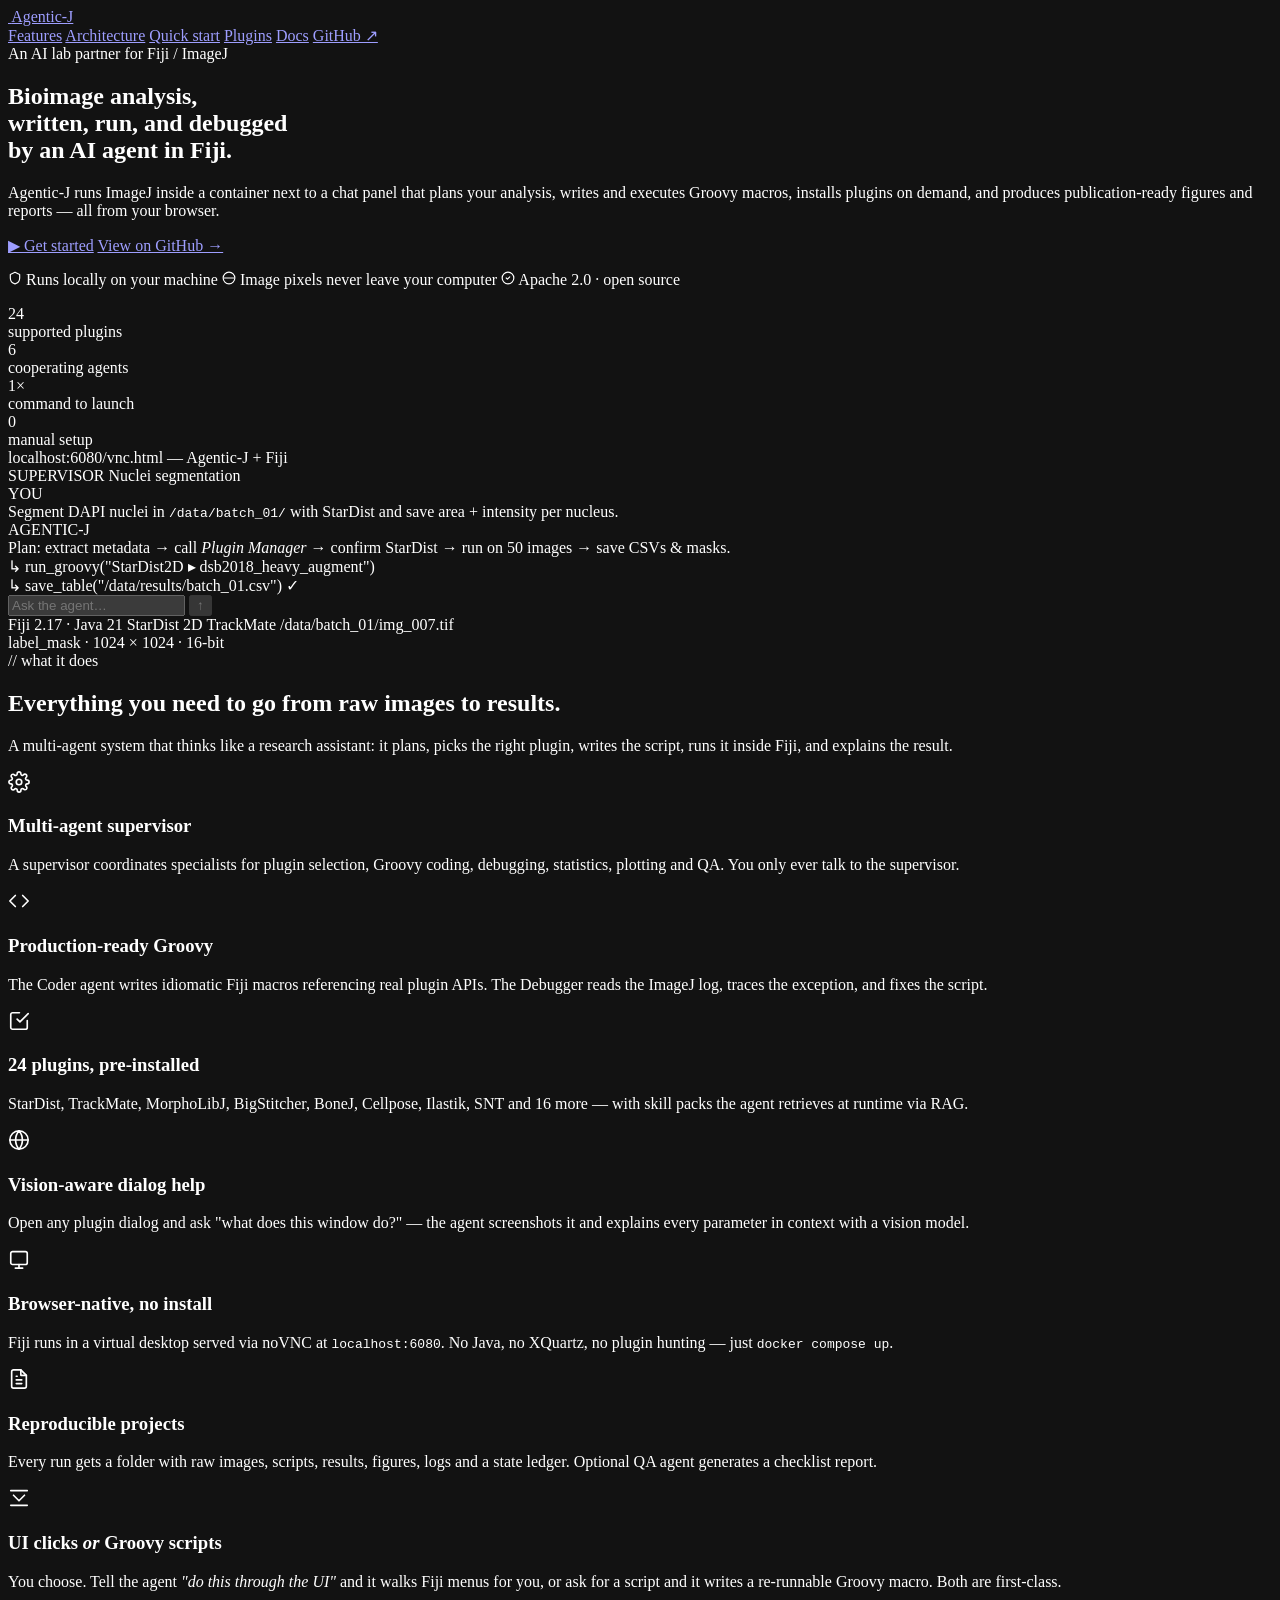
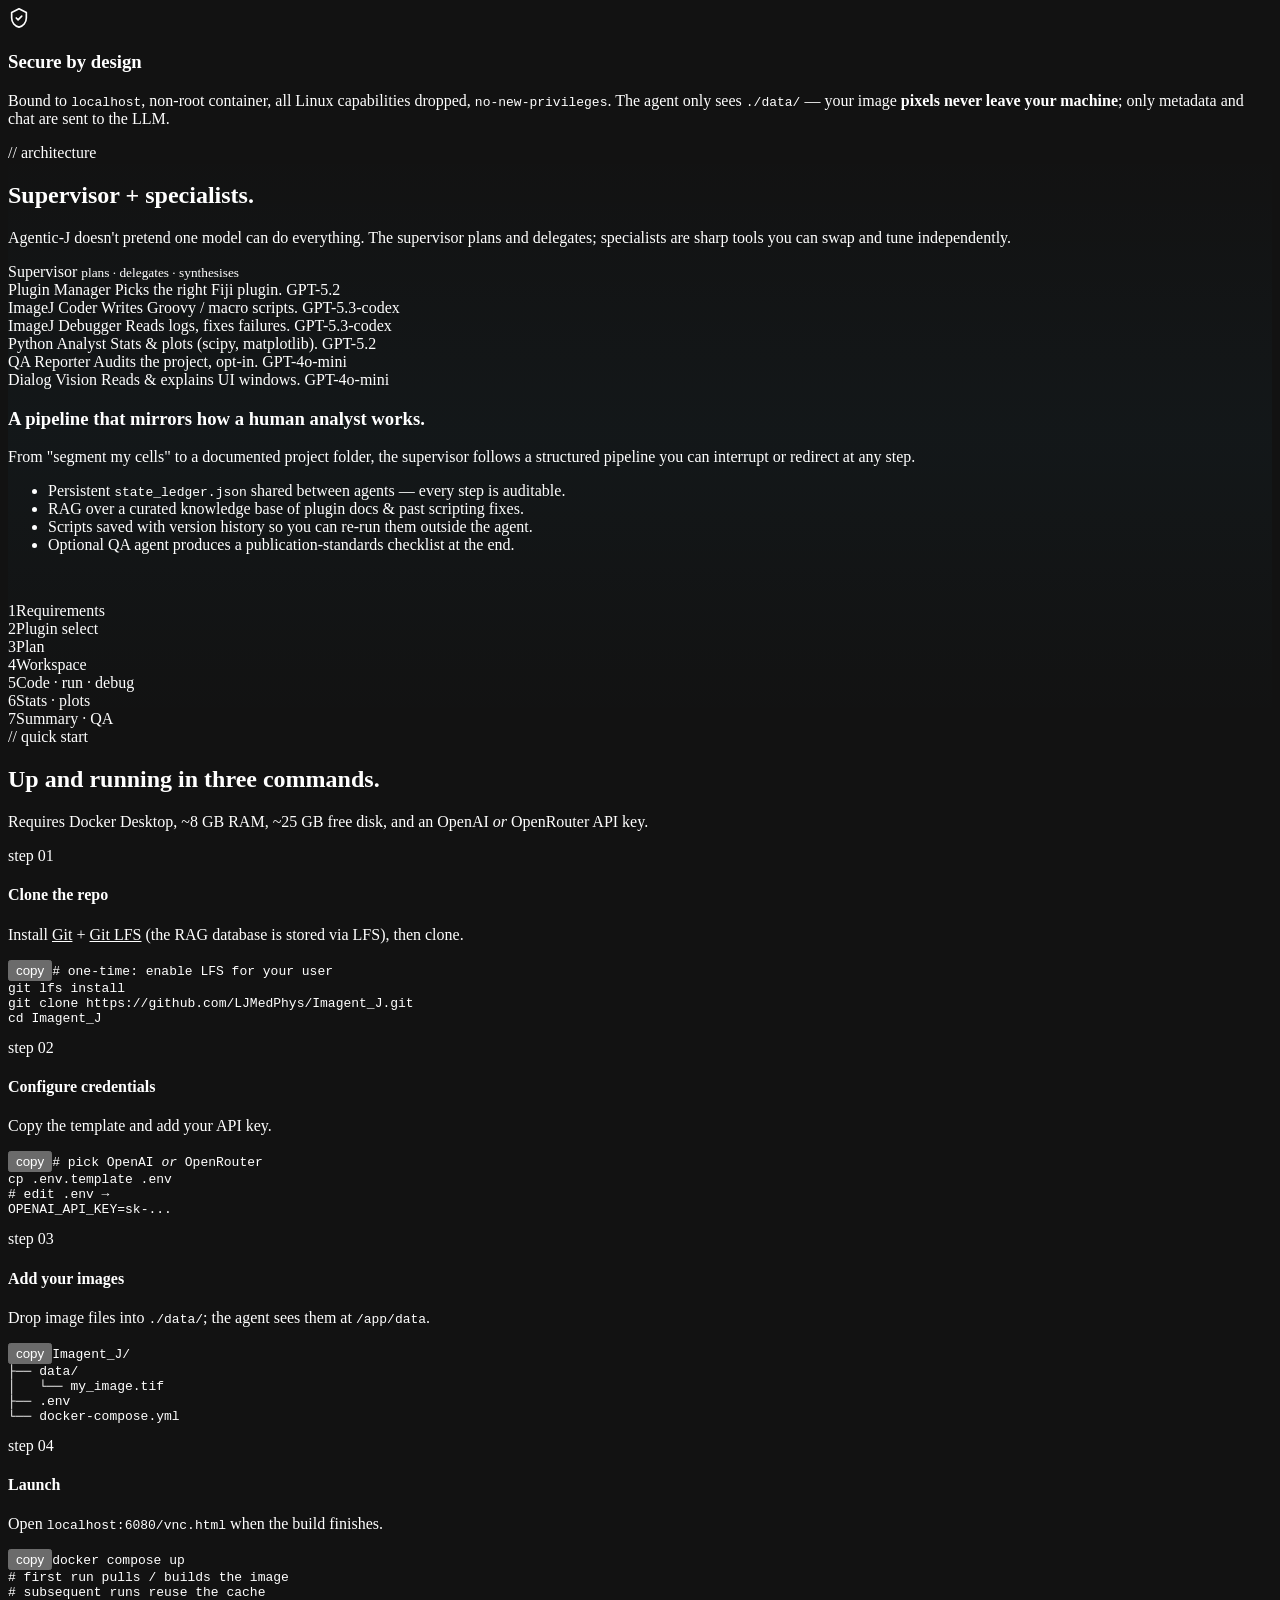
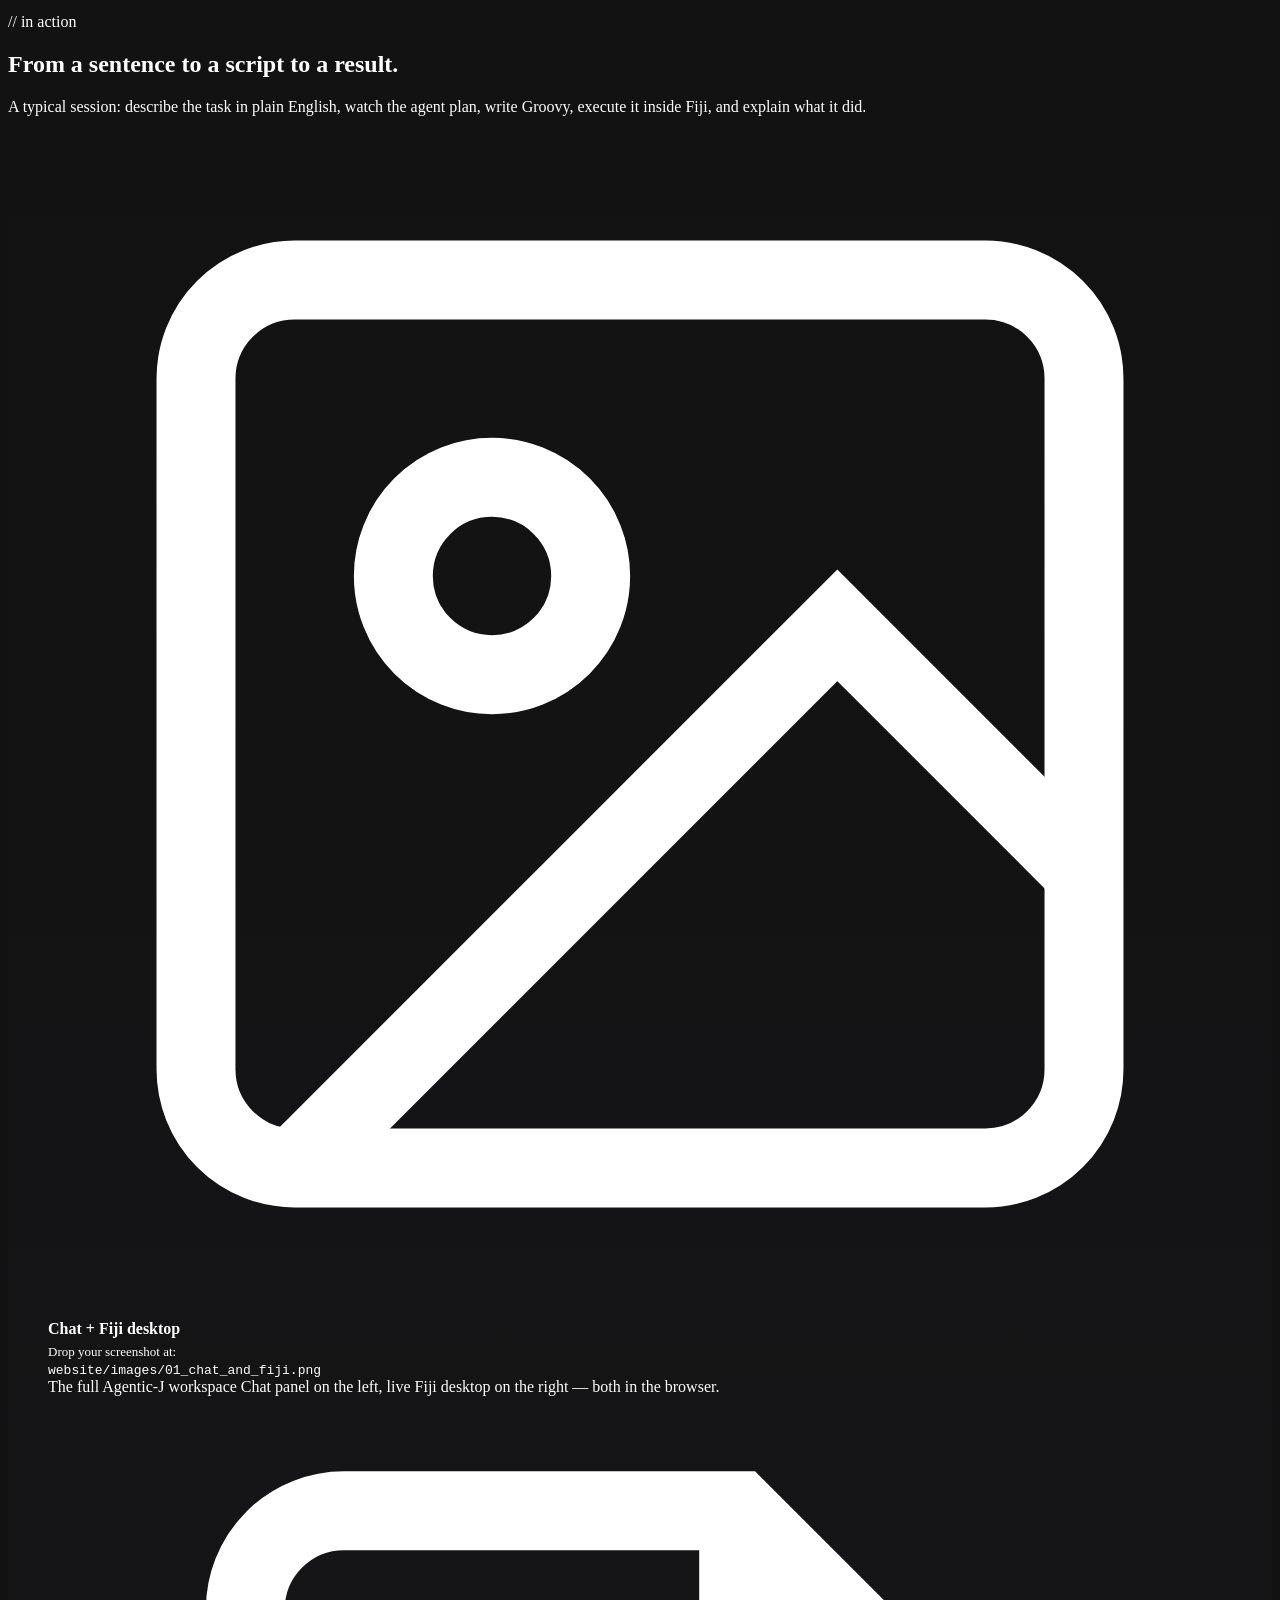
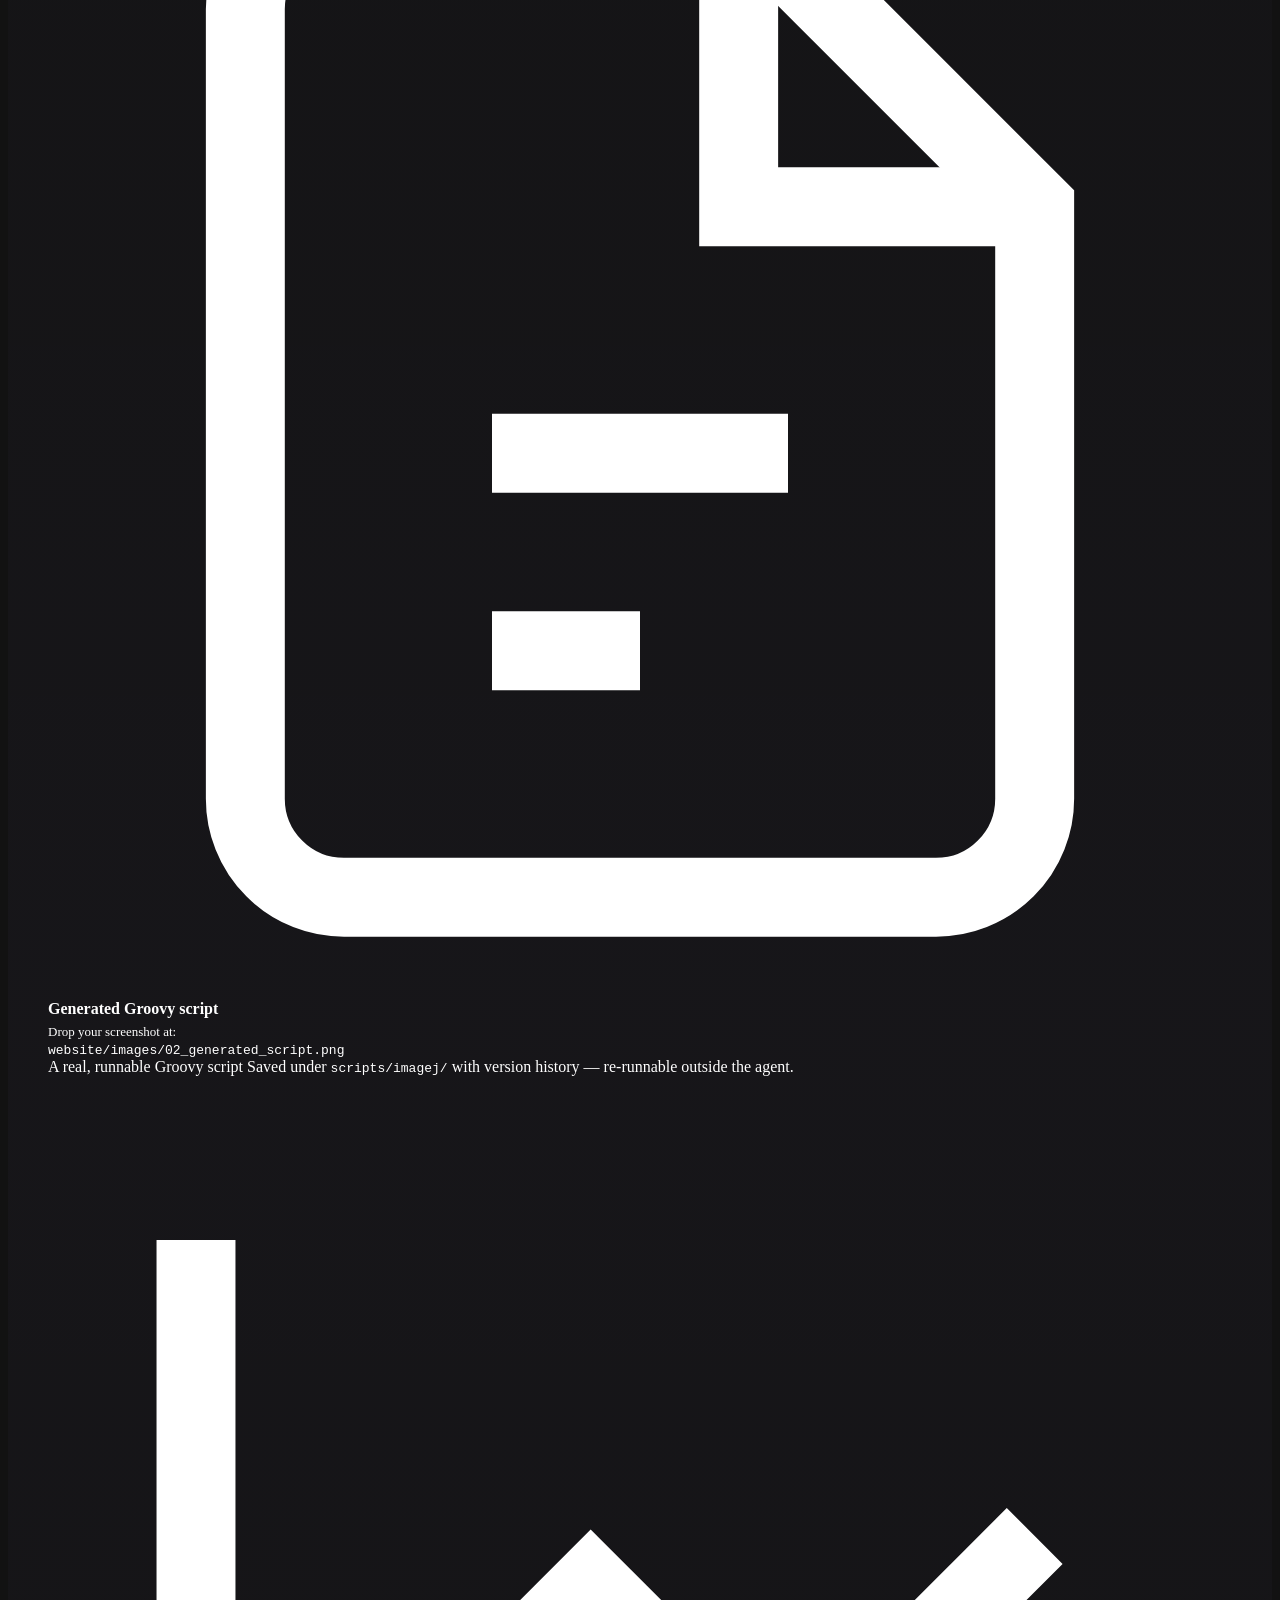
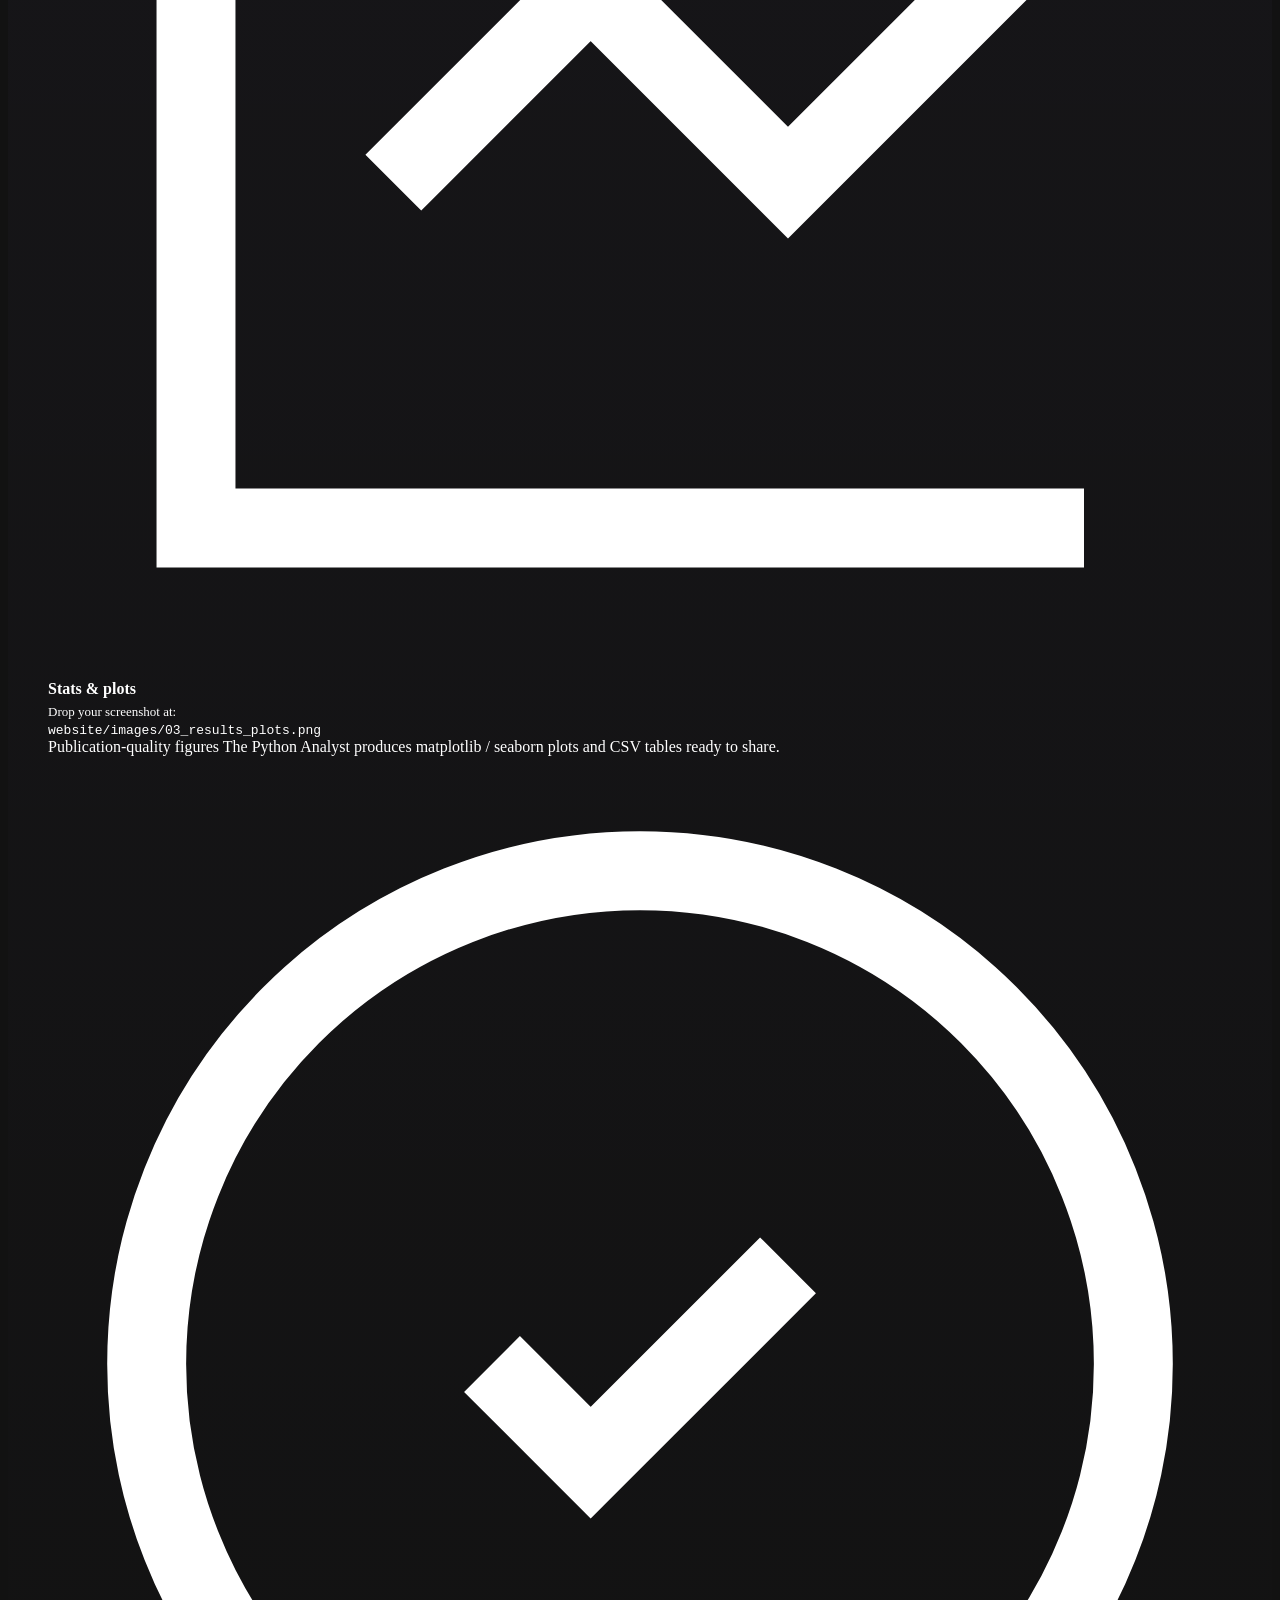
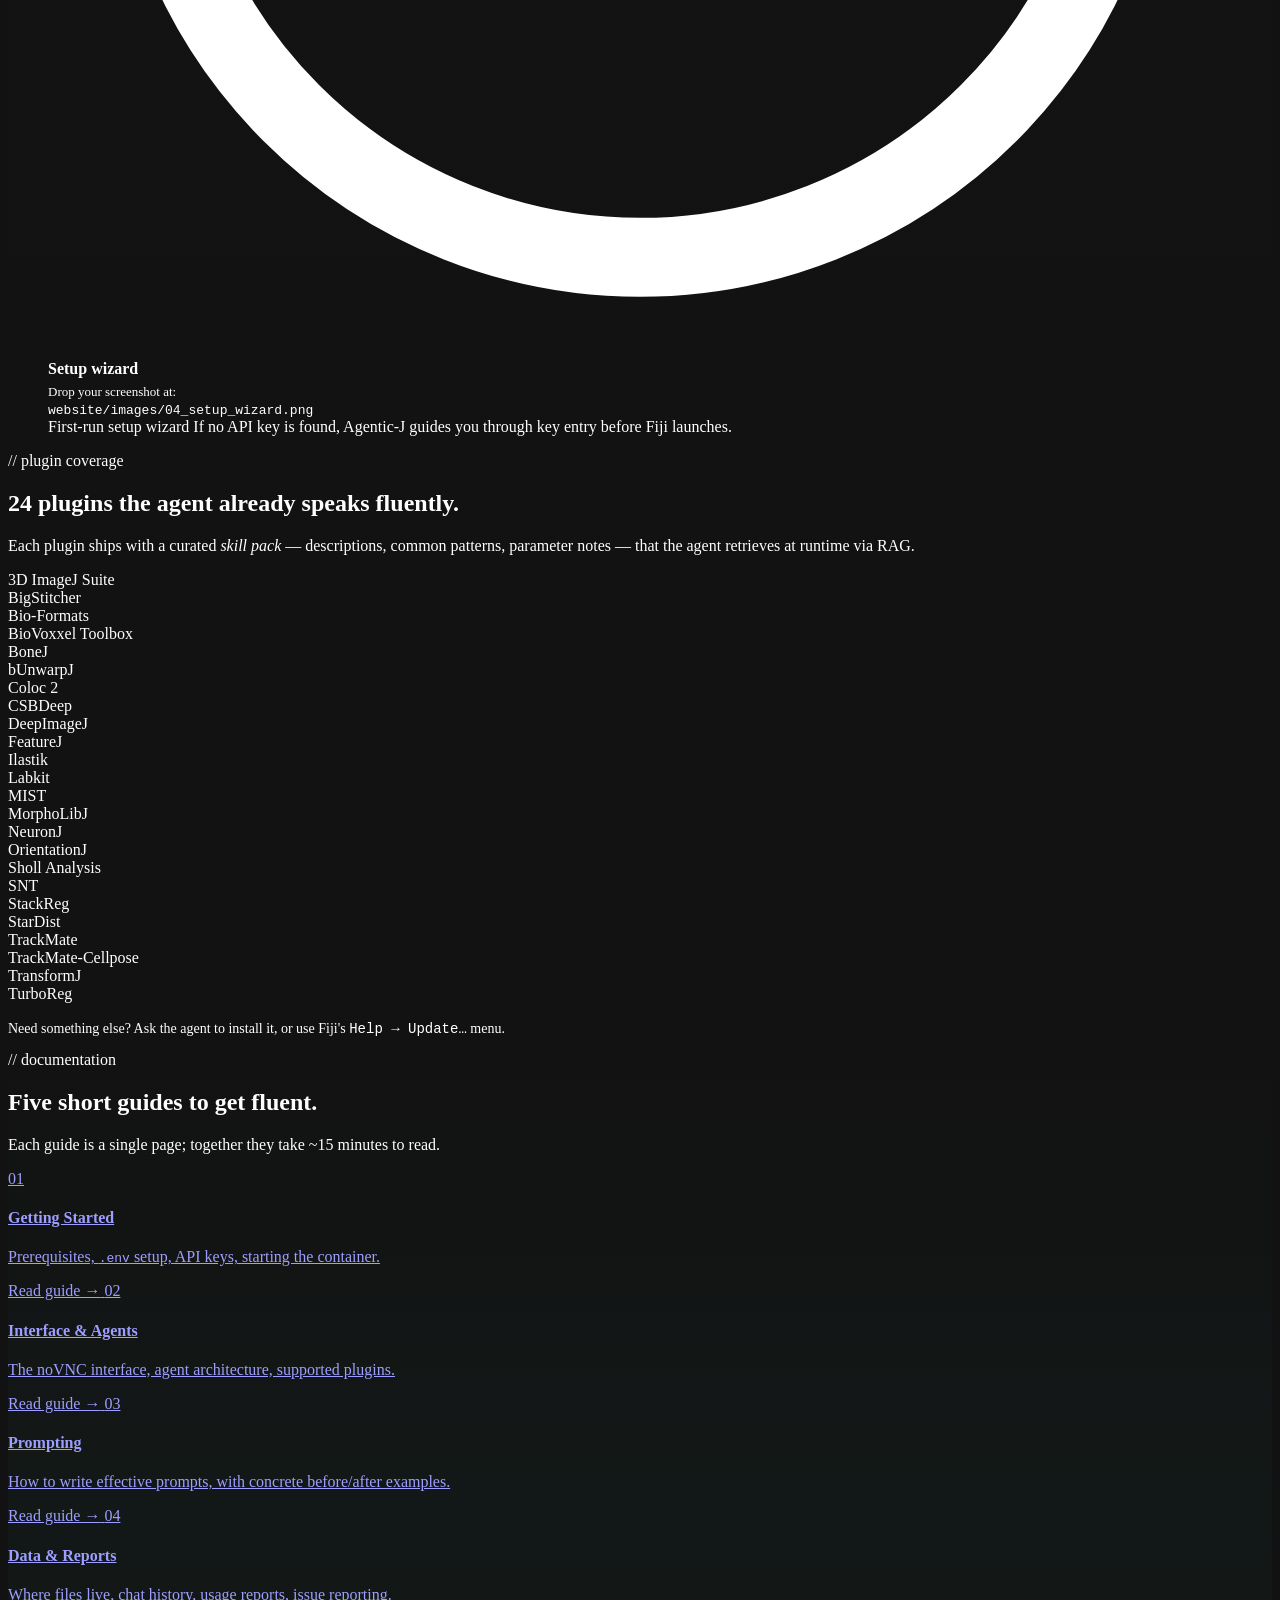
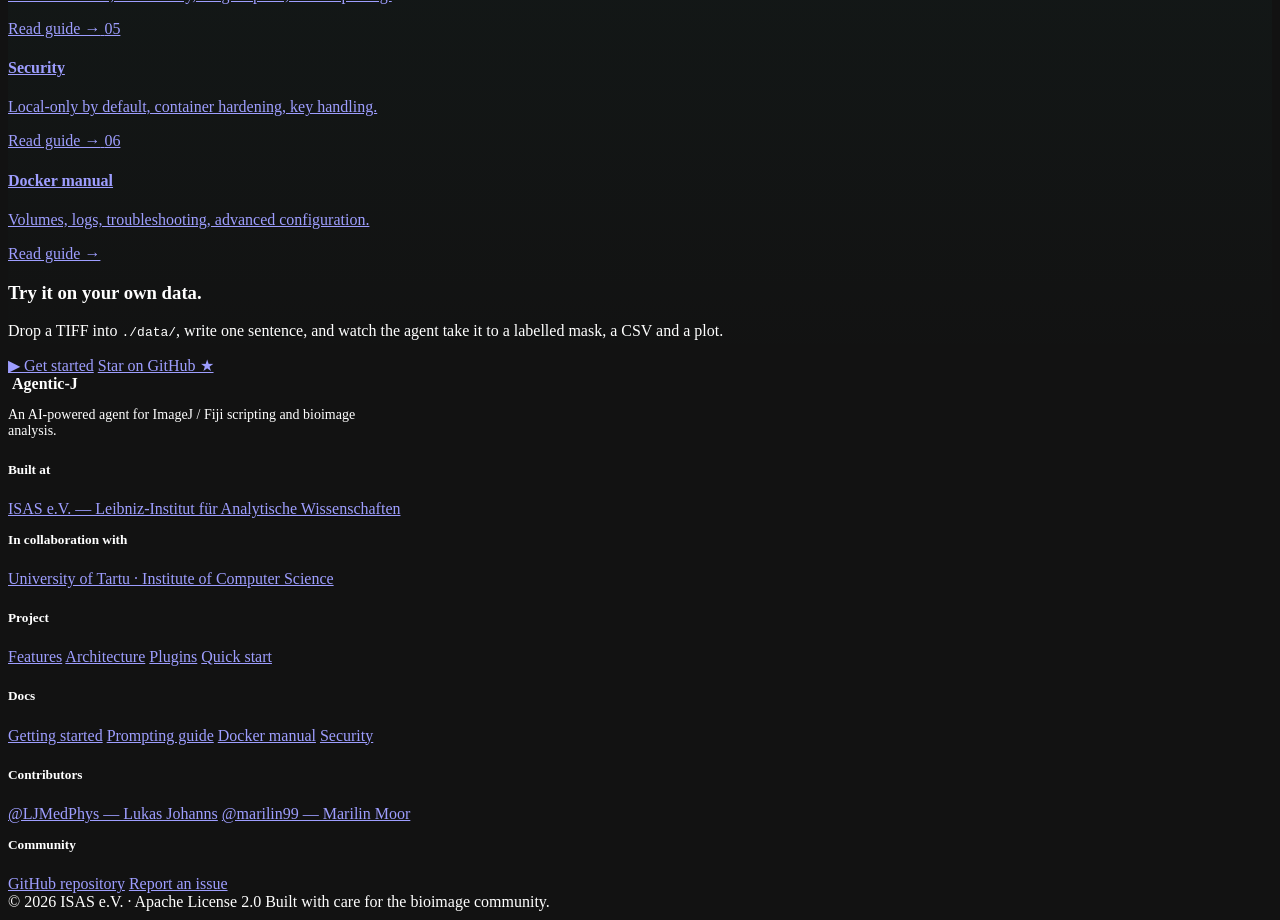
==== website/index.html @ de558634 "updated website and readme with git pull commands" ====
<!doctype html>
<html lang="en">
<head>
<meta charset="utf-8" />
<meta name="viewport" content="width=device-width,initial-scale=1" />
<meta name="color-scheme" content="dark" />
<title>Agentic-J — AI-powered agent for microscopy image analysis</title>
<meta name="description" content="Agentic-J is an AI-powered agent for microscopy image analysis. It runs ImageJ inside a container together with an LLM-driven chat panel that can plan analyses, write and execute Groovy macros, install plugins, and report results." />

<!-- Open Graph -->
<meta property="og:title" content="Agentic-J — AI-powered agent for microscopy image analysis" />
<meta property="og:description" content="Plan analyses, write & run Groovy macros, install plugins, report results — from a chat panel running next to a real ImageJ/Fiji desktop in your browser." />
<meta property="og:type" content="website" />
<meta name="twitter:card" content="summary_large_image" />

<link rel="icon" type="image/svg+xml" href="assets/favicon.svg" />

<!-- Fonts (with safe fallbacks defined in CSS) -->
<link rel="preconnect" href="https://fonts.googleapis.com">
<link rel="preconnect" href="https://fonts.gstatic.com" crossorigin>
<link href="https://fonts.googleapis.com/css2?family=Inter:wght@400;500;600;700;800&family=JetBrains+Mono:wght@400;500;600&display=swap" rel="stylesheet">

<link rel="stylesheet" href="css/styles.css" />
</head>
<body>

<!-- Backdrops -->
<div class="bg-mesh" aria-hidden="true"></div>
<div class="bg-grid" aria-hidden="true"></div>

<!-- Navbar -->
<header class="nav">
  <div class="container nav-inner">
    <a href="#" class="brand" aria-label="Agentic-J home">
      <img src="assets/logo.svg" alt="" class="brand-logo" />
      <span class="brand-name">Agentic-<span>J</span></span>
    </a>
    <nav class="nav-links" aria-label="primary">
      <a href="#features">Features</a>
      <a href="#architecture">Architecture</a>
      <a href="#quickstart">Quick start</a>
      <a href="#plugins">Plugins</a>
      <a href="#docs">Docs</a>
      <a href="https://github.com/LJMedPhys/Imagent_J" target="_blank" rel="noopener" class="nav-cta">GitHub ↗</a>
    </nav>
  </div>
</header>

<main>

<!-- =================== HERO =================== -->
<section class="hero">
  <div class="container">
    <div class="reveal">
      <span class="eyebrow"><span class="dot"></span> An AI lab partner for Fiji / ImageJ</span>
    </div>

    <h1 class="reveal">
      Bioimage analysis,<br/>
      <span class="grad">written, run, and debugged</span><br/>
      by an AI agent in Fiji.
    </h1>

    <p class="lead reveal">
      Agentic-J runs ImageJ inside a container next to a chat panel that plans your analysis,
      writes and executes Groovy macros, installs plugins on demand, and produces
      publication-ready figures and reports — all from your browser.
    </p>

    <div class="hero-actions reveal">
      <a class="btn btn-primary" href="#quickstart">▶ Get started</a>
      <a class="btn btn-ghost" href="https://github.com/LJMedPhys/Imagent_J" target="_blank" rel="noopener">View on GitHub →</a>
    </div>

    <p class="trust reveal" aria-label="Privacy and security highlights">
      <span><svg viewBox="0 0 24 24" width="14" height="14" fill="none" stroke="currentColor" stroke-width="2" stroke-linecap="round" stroke-linejoin="round"><path d="M12 2 4 6v6c0 5 3.5 9 8 10 4.5-1 8-5 8-10V6z"/></svg> Runs locally on your machine</span>
      <span><svg viewBox="0 0 24 24" width="14" height="14" fill="none" stroke="currentColor" stroke-width="2" stroke-linecap="round" stroke-linejoin="round"><circle cx="12" cy="12" r="10"/><path d="M4 12h16"/></svg> Image pixels never leave your computer</span>
      <span><svg viewBox="0 0 24 24" width="14" height="14" fill="none" stroke="currentColor" stroke-width="2" stroke-linecap="round" stroke-linejoin="round"><path d="m9 12 2 2 4-4"/><circle cx="12" cy="12" r="10"/></svg> Apache 2.0 · open source</span>
    </p>

    <div class="hero-stats reveal">
      <div class="stat"><div class="num">24</div><div class="lbl">supported plugins</div></div>
      <div class="stat"><div class="num">6</div><div class="lbl">cooperating agents</div></div>
      <div class="stat"><div class="num">1×</div><div class="lbl">command to launch</div></div>
      <div class="stat"><div class="num">0</div><div class="lbl">manual setup</div></div>
    </div>

    <!-- Mockup window -->
    <div class="hero-visual reveal">
      <div class="window">
        <div class="win-bar">
          <div class="dots"><i></i><i></i><i></i></div>
          <div class="url">localhost:6080/vnc.html — Agentic-J + Fiji</div>
        </div>
        <div class="win-body">
          <!-- Chat panel -->
          <aside class="chat" aria-label="Agentic-J chat panel">
            <div class="chat-head">
              <span class="badge">SUPERVISOR</span>
              <span class="ttl">Nuclei segmentation</span>
            </div>
            <div class="chat-msgs">
              <div class="msg user">
                <div class="who">YOU</div>
                <div class="bubble">Segment DAPI nuclei in <code>/data/batch_01/</code> with StarDist and save area + intensity per nucleus.</div>
              </div>
              <div class="msg agent">
                <div class="who">AGENTIC-J</div>
                <div class="bubble">
                  Plan: extract metadata → call <em>Plugin Manager</em> → confirm StarDist → run on 50 images → save CSVs &amp; masks.
                  <div class="tool">↳ run_groovy("StarDist2D ▸ dsb2018_heavy_augment")</div>
                  <div class="tool">↳ save_table("/data/results/batch_01.csv")  ✓</div>
                </div>
              </div>
            </div>
            <div class="chat-input">
              <input type="text" placeholder="Ask the agent…" disabled />
              <button class="send" aria-label="Send" disabled>↑</button>
            </div>
          </aside>

          <!-- Fiji preview -->
          <div class="fiji">
            <div class="fiji-toolbar">
              <span>Fiji 2.17 · Java 21</span>
              <span class="pill">StarDist 2D</span>
              <span class="pill">TrackMate</span>
              <span style="margin-left:auto">/data/batch_01/img_007.tif</span>
            </div>
            <div class="fiji-canvas">
              <span class="label">label_mask · 1024 × 1024 · 16-bit</span>
            </div>
          </div>
        </div>
      </div>
    </div>
  </div>
</section>

<!-- =================== FEATURES =================== -->
<section id="features">
  <div class="container">
    <div class="section-head reveal">
      <span class="section-tag">// what it does</span>
      <h2 class="section-title">Everything you need to go from raw images to results.</h2>
      <p class="section-sub">
        A multi-agent system that thinks like a research assistant: it plans, picks the right
        plugin, writes the script, runs it inside Fiji, and explains the result.
      </p>
    </div>

    <div class="features">
      <div class="feature reveal">
        <div class="ico">
          <svg width="22" height="22" viewBox="0 0 24 24" fill="none" stroke="currentColor" stroke-width="1.8" stroke-linecap="round" stroke-linejoin="round"><circle cx="12" cy="12" r="3"/><path d="M19.4 15a1.7 1.7 0 0 0 .3 1.8l.1.1a2 2 0 1 1-2.8 2.8l-.1-.1a1.7 1.7 0 0 0-1.8-.3 1.7 1.7 0 0 0-1 1.5V21a2 2 0 1 1-4 0v-.1a1.7 1.7 0 0 0-1.1-1.5 1.7 1.7 0 0 0-1.8.3l-.1.1a2 2 0 1 1-2.8-2.8l.1-.1a1.7 1.7 0 0 0 .3-1.8 1.7 1.7 0 0 0-1.5-1H3a2 2 0 1 1 0-4h.1a1.7 1.7 0 0 0 1.5-1.1 1.7 1.7 0 0 0-.3-1.8l-.1-.1a2 2 0 1 1 2.8-2.8l.1.1a1.7 1.7 0 0 0 1.8.3H9a1.7 1.7 0 0 0 1-1.5V3a2 2 0 1 1 4 0v.1a1.7 1.7 0 0 0 1 1.5 1.7 1.7 0 0 0 1.8-.3l.1-.1a2 2 0 1 1 2.8 2.8l-.1.1a1.7 1.7 0 0 0-.3 1.8V9a1.7 1.7 0 0 0 1.5 1H21a2 2 0 1 1 0 4h-.1a1.7 1.7 0 0 0-1.5 1Z"/></svg>
        </div>
        <h3>Multi-agent supervisor</h3>
        <p>A supervisor coordinates specialists for plugin selection, Groovy coding, debugging, statistics, plotting and QA. You only ever talk to the supervisor.</p>
      </div>

      <div class="feature reveal">
        <div class="ico">
          <svg width="22" height="22" viewBox="0 0 24 24" fill="none" stroke="currentColor" stroke-width="1.8" stroke-linecap="round" stroke-linejoin="round"><polyline points="16 18 22 12 16 6"/><polyline points="8 6 2 12 8 18"/></svg>
        </div>
        <h3>Production-ready Groovy</h3>
        <p>The Coder agent writes idiomatic Fiji macros referencing real plugin APIs. The Debugger reads the ImageJ log, traces the exception, and fixes the script.</p>
      </div>

      <div class="feature reveal">
        <div class="ico">
          <svg width="22" height="22" viewBox="0 0 24 24" fill="none" stroke="currentColor" stroke-width="1.8" stroke-linecap="round" stroke-linejoin="round"><path d="M21 11.5V19a2 2 0 0 1-2 2H5a2 2 0 0 1-2-2V5a2 2 0 0 1 2-2h7.5"/><path d="m22 4-9 9-3-3"/></svg>
        </div>
        <h3>24 plugins, pre-installed</h3>
        <p>StarDist, TrackMate, MorphoLibJ, BigStitcher, BoneJ, Cellpose, Ilastik, SNT and 16 more — with skill packs the agent retrieves at runtime via RAG.</p>
      </div>

      <div class="feature reveal">
        <div class="ico">
          <svg width="22" height="22" viewBox="0 0 24 24" fill="none" stroke="currentColor" stroke-width="1.8" stroke-linecap="round" stroke-linejoin="round"><circle cx="12" cy="12" r="10"/><path d="M2 12h20M12 2a15.3 15.3 0 0 1 0 20M12 2a15.3 15.3 0 0 0 0 20"/></svg>
        </div>
        <h3>Vision-aware dialog help</h3>
        <p>Open any plugin dialog and ask "what does this window do?" — the agent screenshots it and explains every parameter in context with a vision model.</p>
      </div>

      <div class="feature reveal">
        <div class="ico">
          <svg width="22" height="22" viewBox="0 0 24 24" fill="none" stroke="currentColor" stroke-width="1.8" stroke-linecap="round" stroke-linejoin="round"><rect x="3" y="4" width="18" height="14" rx="2"/><path d="M8 22h8M12 18v4"/></svg>
        </div>
        <h3>Browser-native, no install</h3>
        <p>Fiji runs in a virtual desktop served via noVNC at <code>localhost:6080</code>. No Java, no XQuartz, no plugin hunting — just <code>docker compose up</code>.</p>
      </div>

      <div class="feature reveal">
        <div class="ico">
          <svg width="22" height="22" viewBox="0 0 24 24" fill="none" stroke="currentColor" stroke-width="1.8" stroke-linecap="round" stroke-linejoin="round"><path d="M14 2H6a2 2 0 0 0-2 2v16a2 2 0 0 0 2 2h12a2 2 0 0 0 2-2V8z"/><polyline points="14 2 14 8 20 8"/><path d="M9 13h6M9 17h6M9 9h1"/></svg>
        </div>
        <h3>Reproducible projects</h3>
        <p>Every run gets a folder with raw images, scripts, results, figures, logs and a state ledger. Optional QA agent generates a checklist report.</p>
      </div>

      <div class="feature reveal">
        <div class="ico">
          <svg width="22" height="22" viewBox="0 0 24 24" fill="none" stroke="currentColor" stroke-width="1.8" stroke-linecap="round" stroke-linejoin="round"><path d="m6 9 6 6 6-6"/><path d="M3 4h18"/><path d="M3 20h18"/></svg>
        </div>
        <h3>UI clicks <em>or</em> Groovy scripts</h3>
        <p>You choose. Tell the agent <em>"do this through the UI"</em> and it walks Fiji menus for you, or ask for a script and it writes a re-runnable Groovy macro. Both are first-class.</p>
      </div>

      <div class="feature reveal">
        <div class="ico">
          <svg width="22" height="22" viewBox="0 0 24 24" fill="none" stroke="currentColor" stroke-width="1.8" stroke-linecap="round" stroke-linejoin="round"><path d="M12 2 4 6v6c0 5 3.5 9 8 10 4.5-1 8-5 8-10V6z"/><path d="m9 12 2 2 4-4"/></svg>
        </div>
        <h3>Secure by design</h3>
        <p>Bound to <code>localhost</code>, non-root container, all Linux capabilities dropped, <code>no-new-privileges</code>. The agent only sees <code>./data/</code> — your image <strong>pixels never leave your machine</strong>; only metadata and chat are sent to the LLM.</p>
      </div>
    </div>
  </div>
</section>

<!-- =================== ARCHITECTURE =================== -->
<section id="architecture" style="background: linear-gradient(180deg, transparent, rgba(56,189,248,.03), transparent);">
  <div class="container">
    <div class="section-head reveal">
      <span class="section-tag">// architecture</span>
      <h2 class="section-title">Supervisor + specialists.</h2>
      <p class="section-sub">
        Agentic-J doesn't pretend one model can do everything. The supervisor plans and
        delegates; specialists are sharp tools you can swap and tune independently.
      </p>
    </div>

    <div class="arch">
      <div class="arch-diagram reveal">
        <div class="arch-supervisor">
          Supervisor
          <small>plans · delegates · synthesises</small>
        </div>
        <div class="arch-specialists">
          <div class="spec">
            <span class="name">Plugin Manager</span>
            <span class="role">Picks the right Fiji plugin.</span>
            <span class="model">GPT-5.2</span>
          </div>
          <div class="spec">
            <span class="name">ImageJ Coder</span>
            <span class="role">Writes Groovy / macro scripts.</span>
            <span class="model">GPT-5.3-codex</span>
          </div>
          <div class="spec">
            <span class="name">ImageJ Debugger</span>
            <span class="role">Reads logs, fixes failures.</span>
            <span class="model">GPT-5.3-codex</span>
          </div>
          <div class="spec">
            <span class="name">Python Analyst</span>
            <span class="role">Stats &amp; plots (scipy, matplotlib).</span>
            <span class="model">GPT-5.2</span>
          </div>
          <div class="spec">
            <span class="name">QA Reporter</span>
            <span class="role">Audits the project, opt-in.</span>
            <span class="model">GPT-4o-mini</span>
          </div>
          <div class="spec">
            <span class="name">Dialog Vision</span>
            <span class="role">Reads &amp; explains UI windows.</span>
            <span class="model">GPT-4o-mini</span>
          </div>
        </div>
      </div>

      <div class="arch-text reveal">
        <h3>A pipeline that mirrors how a human analyst works.</h3>
        <p>From "segment my cells" to a documented project folder, the supervisor follows a structured pipeline you can interrupt or redirect at any step.</p>
        <ul class="arch-list">
          <li>Persistent <code>state_ledger.json</code> shared between agents — every step is auditable.</li>
          <li>RAG over a curated knowledge base of plugin docs &amp; past scripting fixes.</li>
          <li>Scripts saved with version history so you can re-run them outside the agent.</li>
          <li>Optional QA agent produces a publication-standards checklist at the end.</li>
        </ul>
      </div>
    </div>

    <div style="margin-top:48px" class="reveal">
      <div class="pipeline">
        <div class="step"><span class="n">1</span>Requirements</div>
        <div class="step"><span class="n">2</span>Plugin select</div>
        <div class="step"><span class="n">3</span>Plan</div>
        <div class="step"><span class="n">4</span>Workspace</div>
        <div class="step"><span class="n">5</span>Code · run · debug</div>
        <div class="step"><span class="n">6</span>Stats · plots</div>
        <div class="step"><span class="n">7</span>Summary · QA</div>
      </div>
    </div>
  </div>
</section>

<!-- =================== QUICK START =================== -->
<section id="quickstart">
  <div class="container">
    <div class="section-head reveal">
      <span class="section-tag">// quick start</span>
      <h2 class="section-title">Up and running in three commands.</h2>
      <p class="section-sub">Requires Docker Desktop, ~8 GB RAM, ~25 GB free disk, and an OpenAI <em>or</em> OpenRouter API key.</p>
    </div>

    <div class="qs-grid">
      <div class="qs-step reveal">
        <span class="num">step 01</span>
        <h4>Clone the repo</h4>
        <p>Install <a href="https://git-scm.com/downloads" target="_blank" rel="noopener" style="color:var(--accent-2)">Git</a> + <a href="https://git-lfs.com/" target="_blank" rel="noopener" style="color:var(--accent-2)">Git LFS</a> (the RAG database is stored via LFS), then clone.</p>
        <pre class="code"><button class="copy" data-copy>copy</button><span class="tok-c"># one-time: enable LFS for your user</span>
git lfs install
git clone https://github.com/LJMedPhys/Imagent_J.git
cd Imagent_J</pre>
      </div>

      <div class="qs-step reveal">
        <span class="num">step 02</span>
        <h4>Configure credentials</h4>
        <p>Copy the template and add your API key.</p>
        <pre class="code"><button class="copy" data-copy>copy</button><span class="tok-c"># pick OpenAI <em>or</em> OpenRouter</span>
cp .env.template .env
<span class="tok-c"># edit .env →</span>
<span class="tok-v">OPENAI_API_KEY</span>=<span class="tok-s">sk-...</span></pre>
      </div>

      <div class="qs-step reveal">
        <span class="num">step 03</span>
        <h4>Add your images</h4>
        <p>Drop image files into <code>./data/</code>; the agent sees them at <code>/app/data</code>.</p>
        <pre class="code"><button class="copy" data-copy>copy</button>Imagent_J/
├── data/
│   └── my_image.tif
├── .env
└── docker-compose.yml</pre>
      </div>

      <div class="qs-step reveal">
        <span class="num">step 04</span>
        <h4>Launch</h4>
        <p>Open <code>localhost:6080/vnc.html</code> when the build finishes.</p>
        <pre class="code"><button class="copy" data-copy>copy</button>docker compose up
<span class="tok-c"># first run pulls / builds the image</span>
<span class="tok-c"># subsequent runs reuse the cache</span></pre>
      </div>
    </div>
  </div>
</section>

<!-- =================== SCREENSHOTS =================== -->
<section id="screenshots" style="background: linear-gradient(180deg, transparent, rgba(167,139,250,.03), transparent);">
  <div class="container">
    <div class="section-head reveal">
      <span class="section-tag">// in action</span>
      <h2 class="section-title">From a sentence to a script to a result.</h2>
      <p class="section-sub">A typical session: describe the task in plain English, watch the agent plan, write Groovy, execute it inside Fiji, and explain what it did.</p>
    </div>

    <div class="shots">
      <figure class="shot reveal">
        <!-- Replace src once images are dropped into website/images/ -->
        <div class="placeholder">
          <svg class="ico" viewBox="0 0 24 24" fill="none" stroke="currentColor" stroke-width="1.6"><rect x="3" y="3" width="18" height="18" rx="2"/><circle cx="9" cy="9" r="2"/><path d="m21 15-5-5L5 21"/></svg>
          <div><strong>Chat + Fiji desktop</strong></div>
          <div style="font-size:13px; margin-top:6px">Drop your screenshot at:</div>
          <code>website/images/01_chat_and_fiji.png</code>
        </div>
        <figcaption class="caption">
          <span class="ttl">The full Agentic-J workspace</span>
          <span class="sub">Chat panel on the left, live Fiji desktop on the right — both in the browser.</span>
        </figcaption>
      </figure>

      <figure class="shot reveal">
        <div class="placeholder">
          <svg class="ico" viewBox="0 0 24 24" fill="none" stroke="currentColor" stroke-width="1.6"><path d="M14 2H6a2 2 0 0 0-2 2v16a2 2 0 0 0 2 2h12a2 2 0 0 0 2-2V8z"/><polyline points="14 2 14 8 20 8"/><path d="M9 13h6M9 17h3"/></svg>
          <div><strong>Generated Groovy script</strong></div>
          <div style="font-size:13px; margin-top:6px">Drop your screenshot at:</div>
          <code>website/images/02_generated_script.png</code>
        </div>
        <figcaption class="caption">
          <span class="ttl">A real, runnable Groovy script</span>
          <span class="sub">Saved under <code>scripts/imagej/</code> with version history — re-runnable outside the agent.</span>
        </figcaption>
      </figure>

      <figure class="shot reveal">
        <div class="placeholder">
          <svg class="ico" viewBox="0 0 24 24" fill="none" stroke="currentColor" stroke-width="1.6"><path d="M3 3v18h18"/><path d="m7 14 4-4 4 4 5-5"/></svg>
          <div><strong>Stats &amp; plots</strong></div>
          <div style="font-size:13px; margin-top:6px">Drop your screenshot at:</div>
          <code>website/images/03_results_plots.png</code>
        </div>
        <figcaption class="caption">
          <span class="ttl">Publication-quality figures</span>
          <span class="sub">The Python Analyst produces matplotlib / seaborn plots and CSV tables ready to share.</span>
        </figcaption>
      </figure>

      <figure class="shot reveal">
        <div class="placeholder">
          <svg class="ico" viewBox="0 0 24 24" fill="none" stroke="currentColor" stroke-width="1.6"><circle cx="12" cy="12" r="10"/><path d="M9 12 11 14 15 10"/></svg>
          <div><strong>Setup wizard</strong></div>
          <div style="font-size:13px; margin-top:6px">Drop your screenshot at:</div>
          <code>website/images/04_setup_wizard.png</code>
        </div>
        <figcaption class="caption">
          <span class="ttl">First-run setup wizard</span>
          <span class="sub">If no API key is found, Agentic-J guides you through key entry before Fiji launches.</span>
        </figcaption>
      </figure>
    </div>
  </div>
</section>

<!-- =================== PLUGINS =================== -->
<section id="plugins">
  <div class="container">
    <div class="section-head reveal">
      <span class="section-tag">// plugin coverage</span>
      <h2 class="section-title">24 plugins the agent already speaks fluently.</h2>
      <p class="section-sub">Each plugin ships with a curated <em>skill pack</em> — descriptions, common patterns, parameter notes — that the agent retrieves at runtime via RAG.</p>
    </div>
    <div class="plugins reveal">
      <div class="plugin"><span class="dot"></span>3D ImageJ Suite</div>
      <div class="plugin"><span class="dot"></span>BigStitcher</div>
      <div class="plugin"><span class="dot"></span>Bio-Formats</div>
      <div class="plugin"><span class="dot"></span>BioVoxxel Toolbox</div>
      <div class="plugin"><span class="dot"></span>BoneJ</div>
      <div class="plugin"><span class="dot"></span>bUnwarpJ</div>
      <div class="plugin"><span class="dot"></span>Coloc 2</div>
      <div class="plugin"><span class="dot"></span>CSBDeep</div>
      <div class="plugin"><span class="dot"></span>DeepImageJ</div>
      <div class="plugin"><span class="dot"></span>FeatureJ</div>
      <div class="plugin"><span class="dot"></span>Ilastik</div>
      <div class="plugin"><span class="dot"></span>Labkit</div>
      <div class="plugin"><span class="dot"></span>MIST</div>
      <div class="plugin"><span class="dot"></span>MorphoLibJ</div>
      <div class="plugin"><span class="dot"></span>NeuronJ</div>
      <div class="plugin"><span class="dot"></span>OrientationJ</div>
      <div class="plugin"><span class="dot"></span>Sholl Analysis</div>
      <div class="plugin"><span class="dot"></span>SNT</div>
      <div class="plugin"><span class="dot"></span>StackReg</div>
      <div class="plugin"><span class="dot"></span>StarDist</div>
      <div class="plugin"><span class="dot"></span>TrackMate</div>
      <div class="plugin"><span class="dot"></span>TrackMate-Cellpose</div>
      <div class="plugin"><span class="dot"></span>TransformJ</div>
      <div class="plugin"><span class="dot"></span>TurboReg</div>
    </div>
    <p class="reveal" style="margin-top:18px;color:var(--text-faint);font-size:14px">
      Need something else? Ask the agent to install it, or use Fiji's <code>Help → Update…</code> menu.
    </p>
  </div>
</section>

<!-- =================== DOCS =================== -->
<section id="docs" style="background: linear-gradient(180deg, transparent, rgba(45,212,191,.03), transparent);">
  <div class="container">
    <div class="section-head reveal">
      <span class="section-tag">// documentation</span>
      <h2 class="section-title">Five short guides to get fluent.</h2>
      <p class="section-sub">Each guide is a single page; together they take ~15 minutes to read.</p>
    </div>

    <div class="doc-grid">
      <a class="doc-card reveal" href="https://github.com/LJMedPhys/Imagent_J/blob/main/user_guide/01_getting_started.md" target="_blank" rel="noopener">
        <span class="num">01</span>
        <h4>Getting Started</h4>
        <p>Prerequisites, <code>.env</code> setup, API keys, starting the container.</p>
        <span class="arrow">Read guide →</span>
      </a>
      <a class="doc-card reveal" href="https://github.com/LJMedPhys/Imagent_J/blob/main/user_guide/02_interface_and_agents.md" target="_blank" rel="noopener">
        <span class="num">02</span>
        <h4>Interface &amp; Agents</h4>
        <p>The noVNC interface, agent architecture, supported plugins.</p>
        <span class="arrow">Read guide →</span>
      </a>
      <a class="doc-card reveal" href="https://github.com/LJMedPhys/Imagent_J/blob/main/user_guide/03_prompting.md" target="_blank" rel="noopener">
        <span class="num">03</span>
        <h4>Prompting</h4>
        <p>How to write effective prompts, with concrete before/after examples.</p>
        <span class="arrow">Read guide →</span>
      </a>
      <a class="doc-card reveal" href="https://github.com/LJMedPhys/Imagent_J/blob/main/user_guide/04_data_history_and_reports.md" target="_blank" rel="noopener">
        <span class="num">04</span>
        <h4>Data &amp; Reports</h4>
        <p>Where files live, chat history, usage reports, issue reporting.</p>
        <span class="arrow">Read guide →</span>
      </a>
      <a class="doc-card reveal" href="https://github.com/LJMedPhys/Imagent_J/blob/main/user_guide/05_security.md" target="_blank" rel="noopener">
        <span class="num">05</span>
        <h4>Security</h4>
        <p>Local-only by default, container hardening, key handling.</p>
        <span class="arrow">Read guide →</span>
      </a>
      <a class="doc-card reveal" href="https://github.com/LJMedPhys/Imagent_J/blob/main/DOCKER_MANUAL.md" target="_blank" rel="noopener">
        <span class="num">06</span>
        <h4>Docker manual</h4>
        <p>Volumes, logs, troubleshooting, advanced configuration.</p>
        <span class="arrow">Read guide →</span>
      </a>
    </div>

    <div class="cta-band reveal">
      <h3>Try it on your own data.</h3>
      <p>Drop a TIFF into <code>./data/</code>, write one sentence, and watch the agent take it to a labelled mask, a CSV and a plot.</p>
      <div class="actions">
        <a class="btn btn-primary" href="#quickstart">▶ Get started</a>
        <a class="btn btn-ghost" href="https://github.com/LJMedPhys/Imagent_J" target="_blank" rel="noopener">Star on GitHub ★</a>
      </div>
    </div>
  </div>
</section>

</main>

<!-- =================== FOOTER =================== -->
<footer>
  <div class="container">
    <div class="foot-grid">
      <div class="foot-brand">
        <div class="brand-row" style="margin-bottom:12px">
          <img src="assets/logo.svg" alt="" />
          <strong>Agentic-J</strong>
        </div>
        <p style="font-size:14px;max-width:360px">
          An AI-powered agent for ImageJ / Fiji scripting and bioimage analysis.
        </p>

        <div class="affiliations">
          <h5>Built at</h5>
          <a href="https://www.isas.de/" target="_blank" rel="noopener">ISAS e.V. — Leibniz-Institut für Analytische Wissenschaften</a>
          <h5 style="margin-top:14px">In collaboration with</h5>
          <a href="https://cs.ut.ee/en" target="_blank" rel="noopener">University of Tartu · Institute of Computer Science</a>
        </div>
      </div>

      <div>
        <h5>Project</h5>
        <a href="#features">Features</a>
        <a href="#architecture">Architecture</a>
        <a href="#plugins">Plugins</a>
        <a href="#quickstart">Quick start</a>
      </div>

      <div>
        <h5>Docs</h5>
        <a href="https://github.com/LJMedPhys/Imagent_J/blob/main/user_guide/01_getting_started.md" target="_blank" rel="noopener">Getting started</a>
        <a href="https://github.com/LJMedPhys/Imagent_J/blob/main/user_guide/03_prompting.md" target="_blank" rel="noopener">Prompting guide</a>
        <a href="https://github.com/LJMedPhys/Imagent_J/blob/main/DOCKER_MANUAL.md" target="_blank" rel="noopener">Docker manual</a>
        <a href="https://github.com/LJMedPhys/Imagent_J/blob/main/user_guide/05_security.md" target="_blank" rel="noopener">Security</a>
      </div>

      <div>
        <h5>Contributors</h5>
        <a href="https://github.com/LJMedPhys" target="_blank" rel="noopener">@LJMedPhys — Lukas Johanns</a>
        <a href="https://github.com/marilin99" target="_blank" rel="noopener">@marilin99 — Marilin Moor</a>
        <h5 style="margin-top:14px">Community</h5>
        <a href="https://github.com/LJMedPhys/Imagent_J" target="_blank" rel="noopener">GitHub repository</a>
        <a href="mailto:agentj.help@gmail.com">Report an issue</a>
      </div>
    </div>
    <div class="foot-bottom">
      <span>© 2026 ISAS e.V. · Apache License 2.0</span>
      <span>Built with care for the bioimage community.</span>
    </div>
  </div>
</footer>

<script src="js/main.js"></script>
</body>
</html>
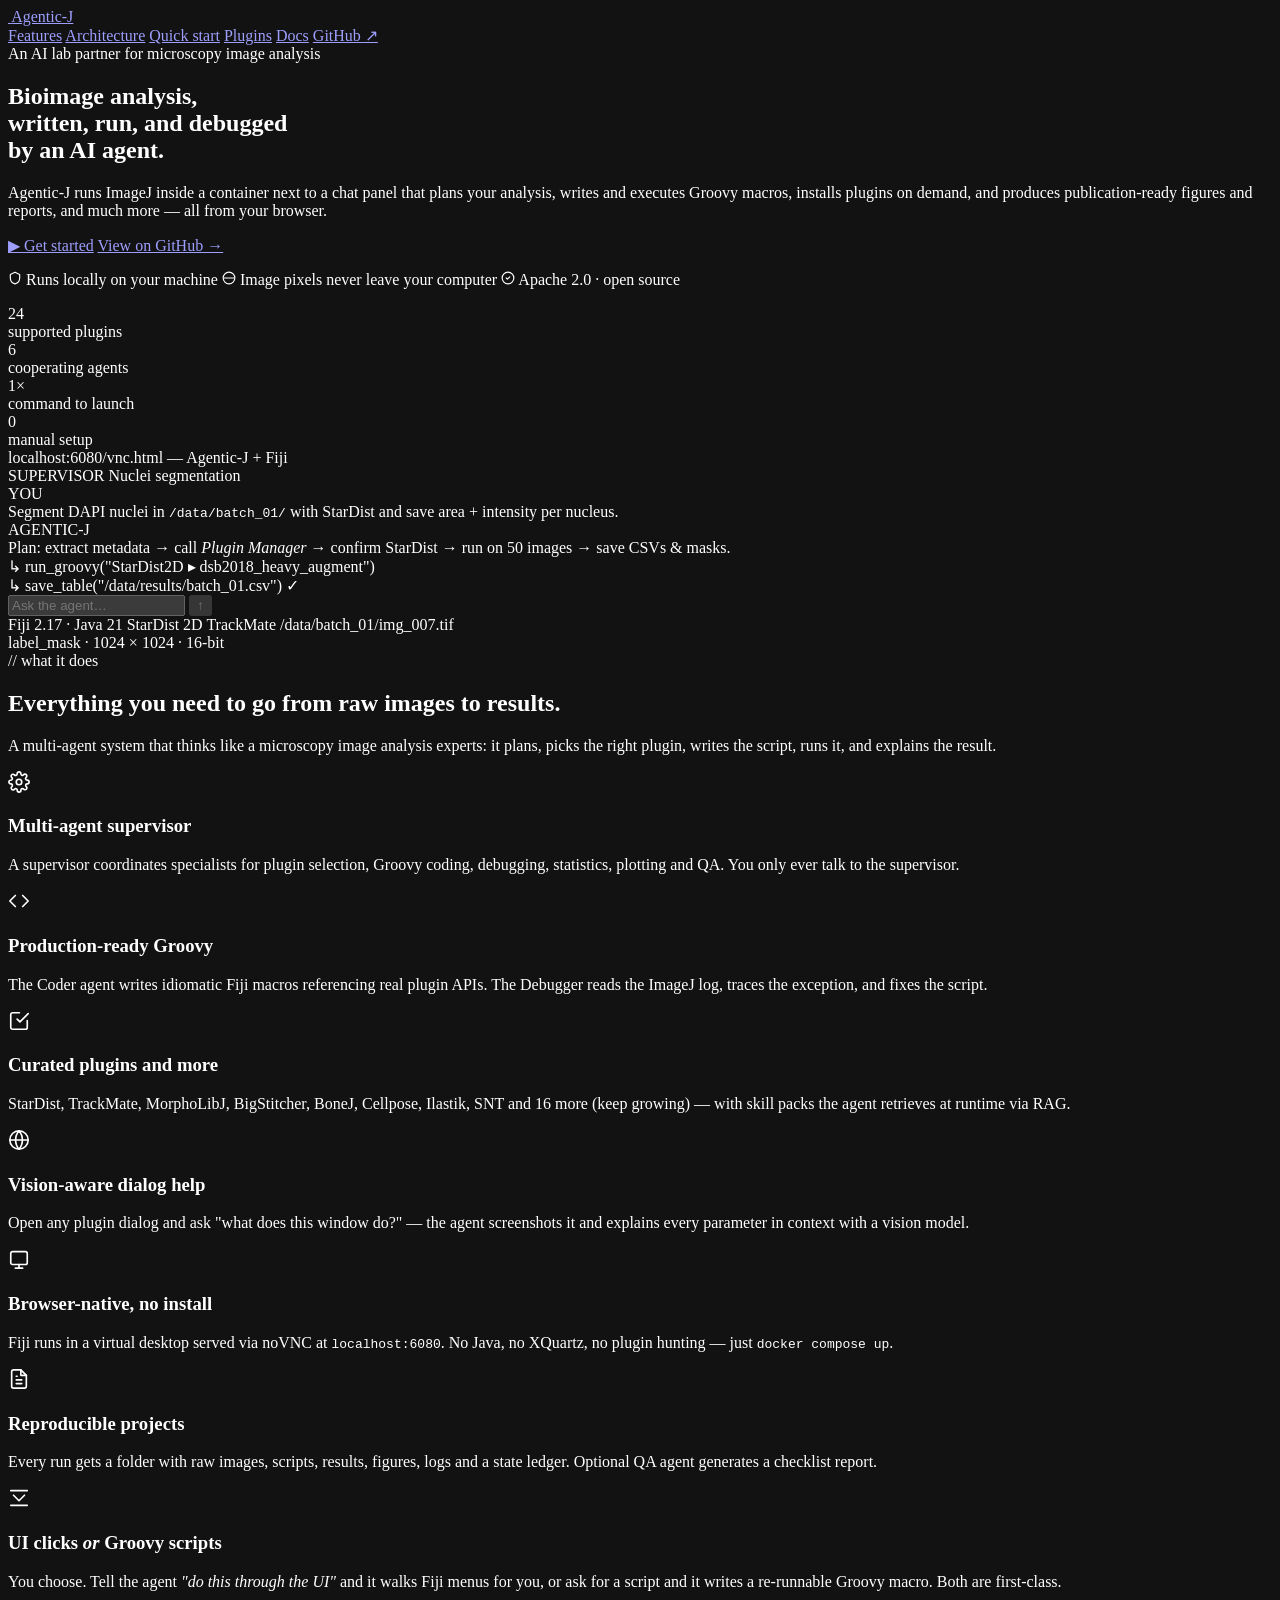
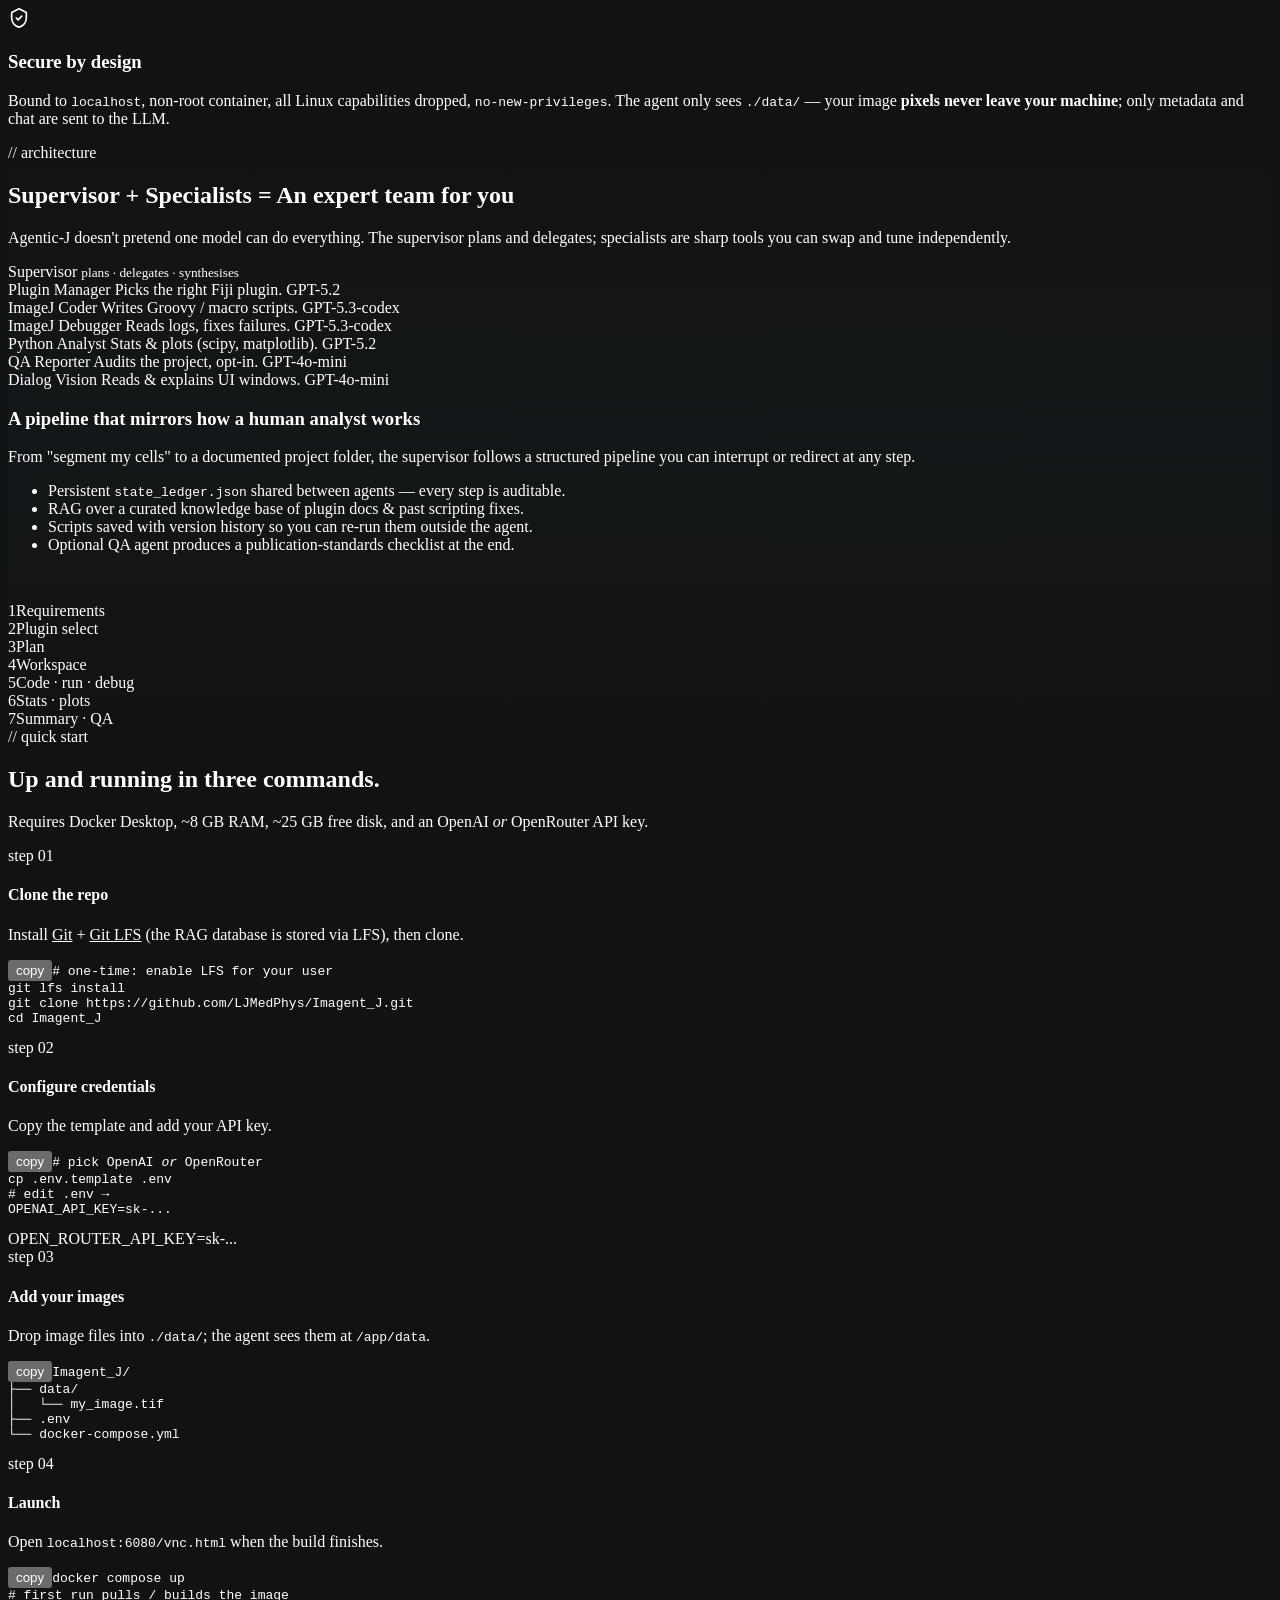
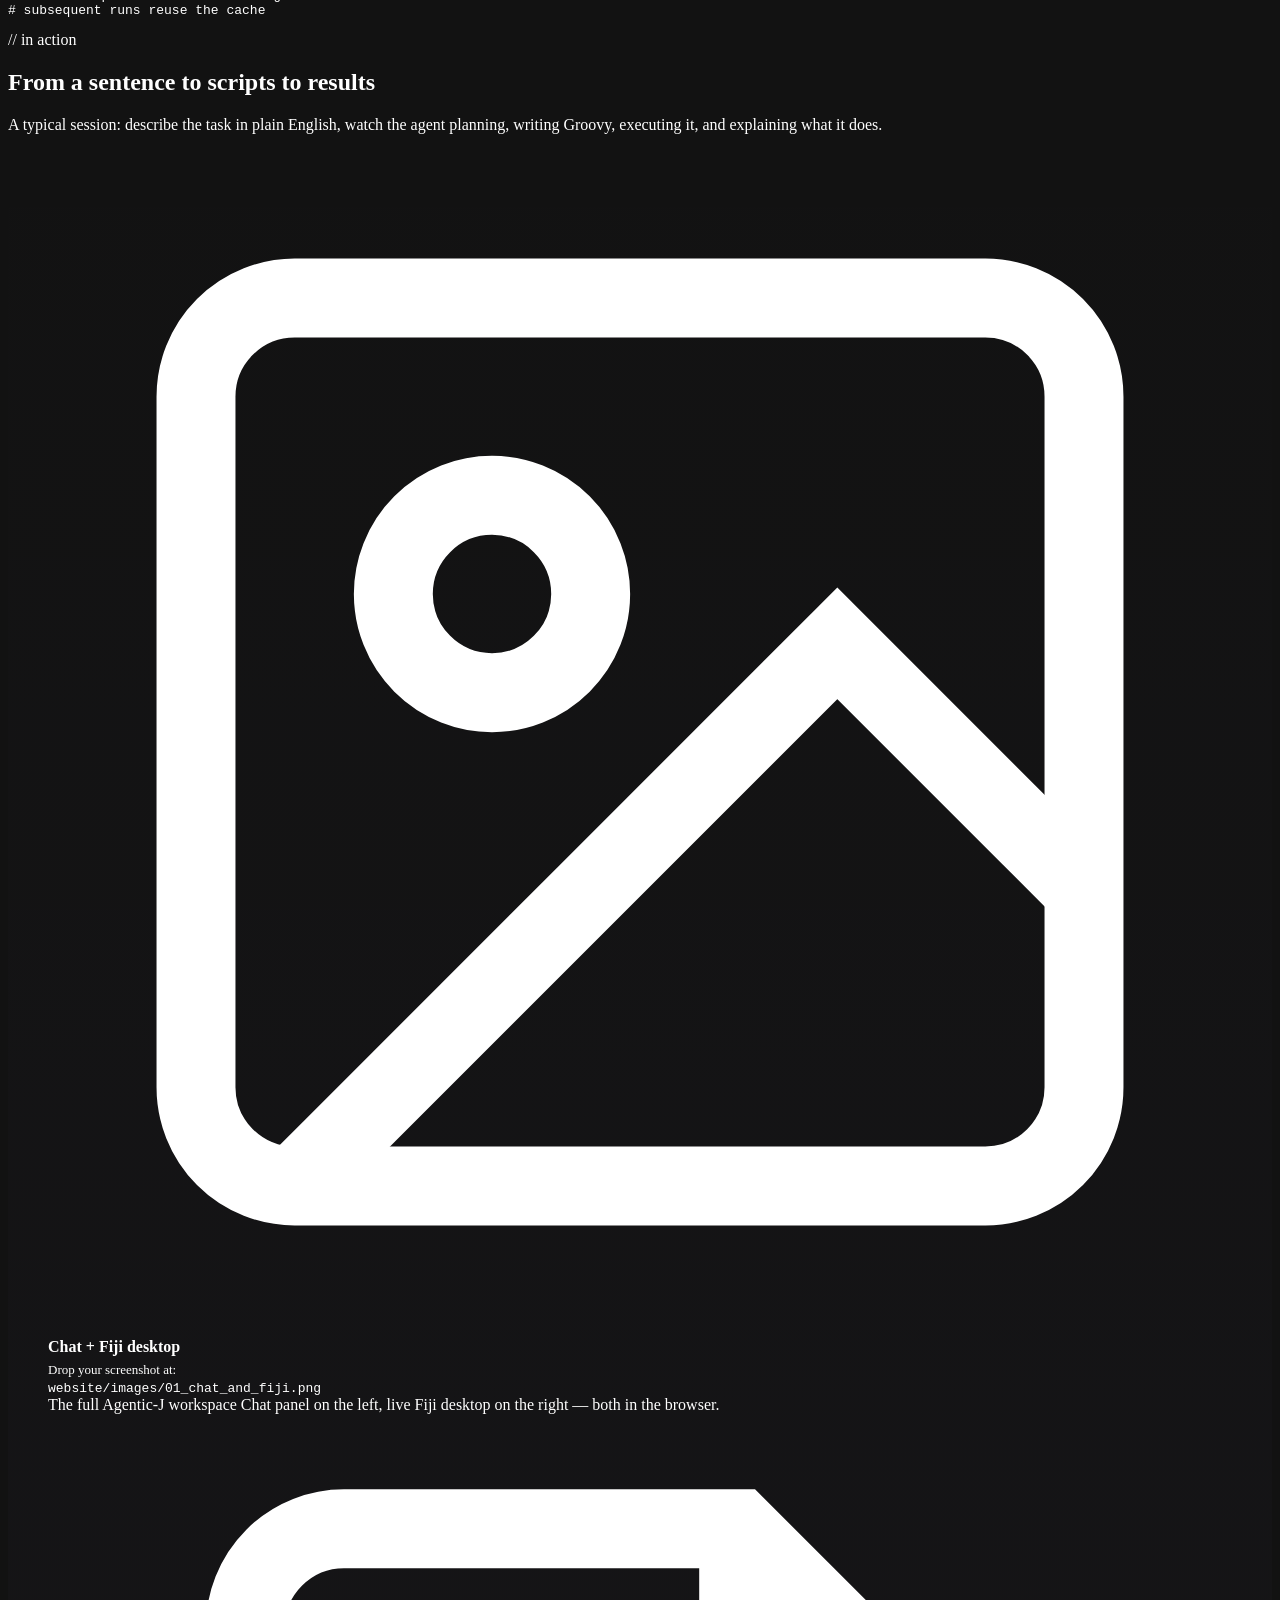
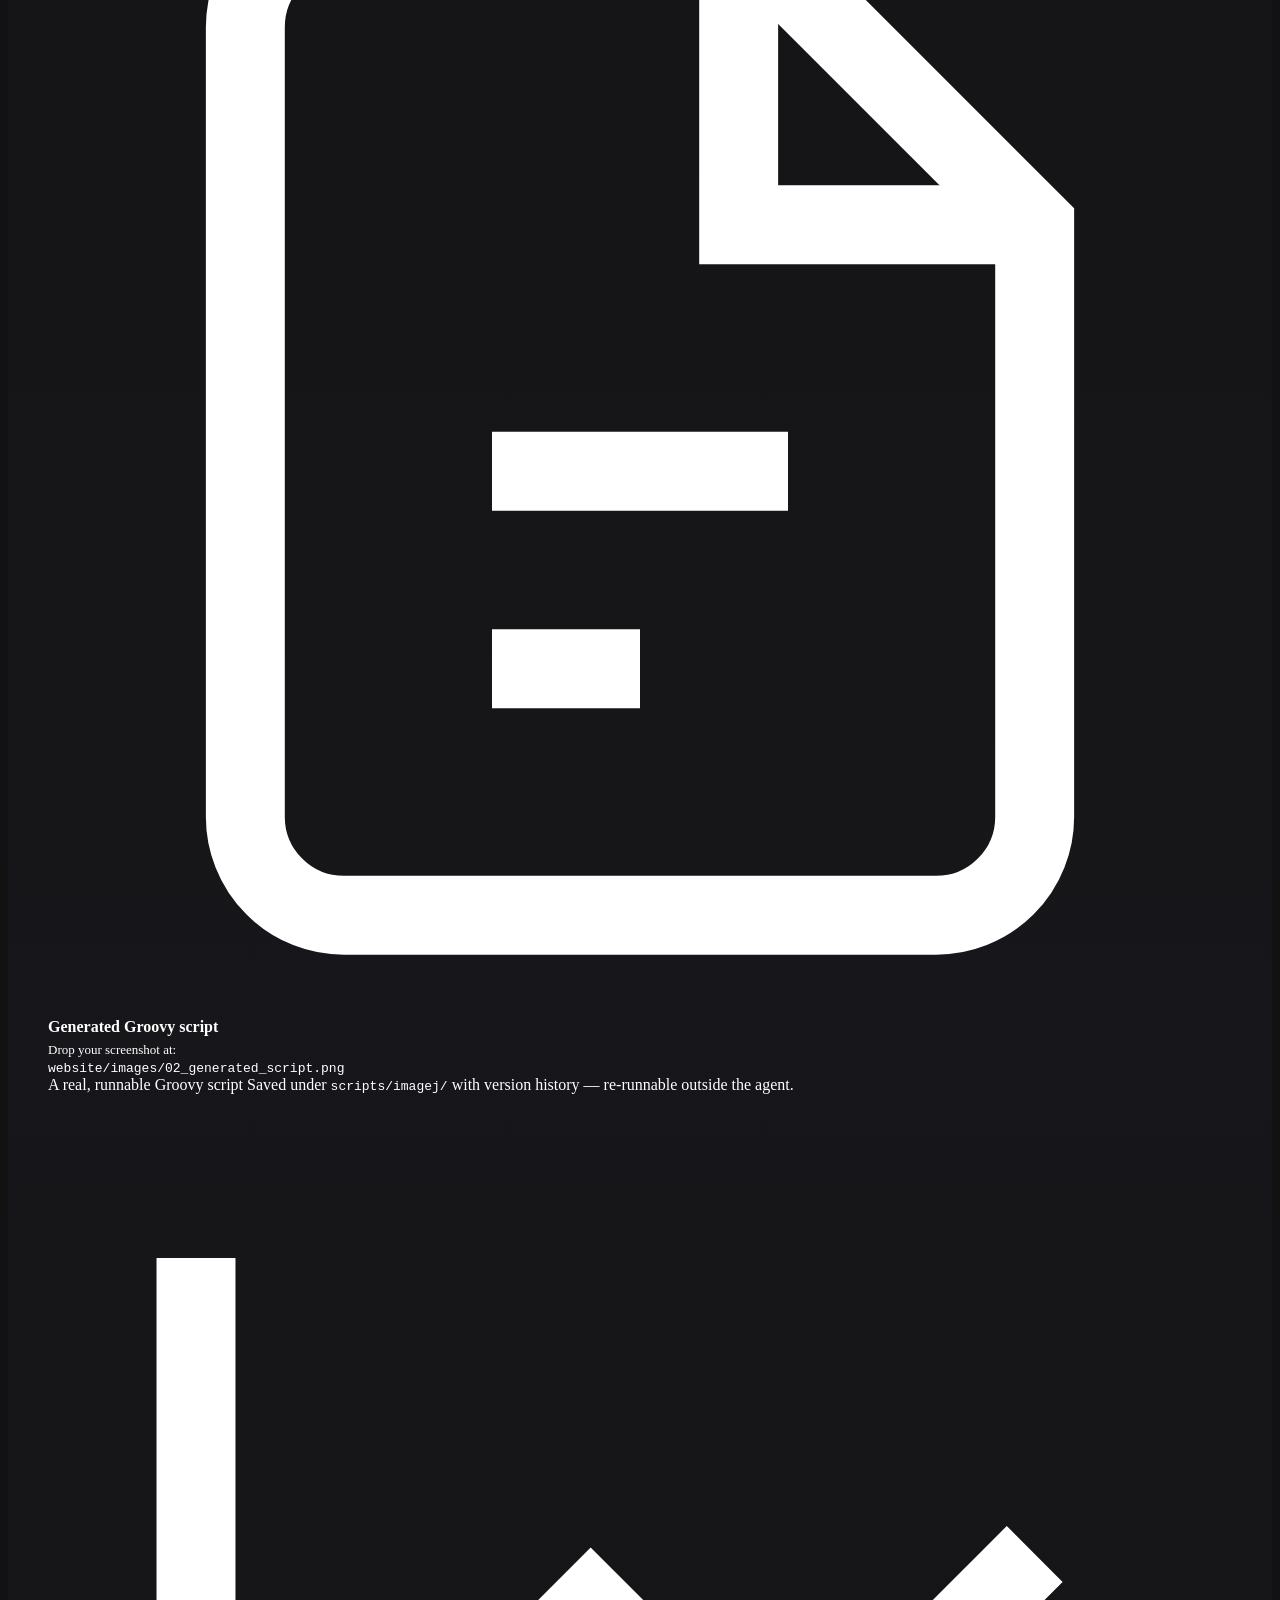
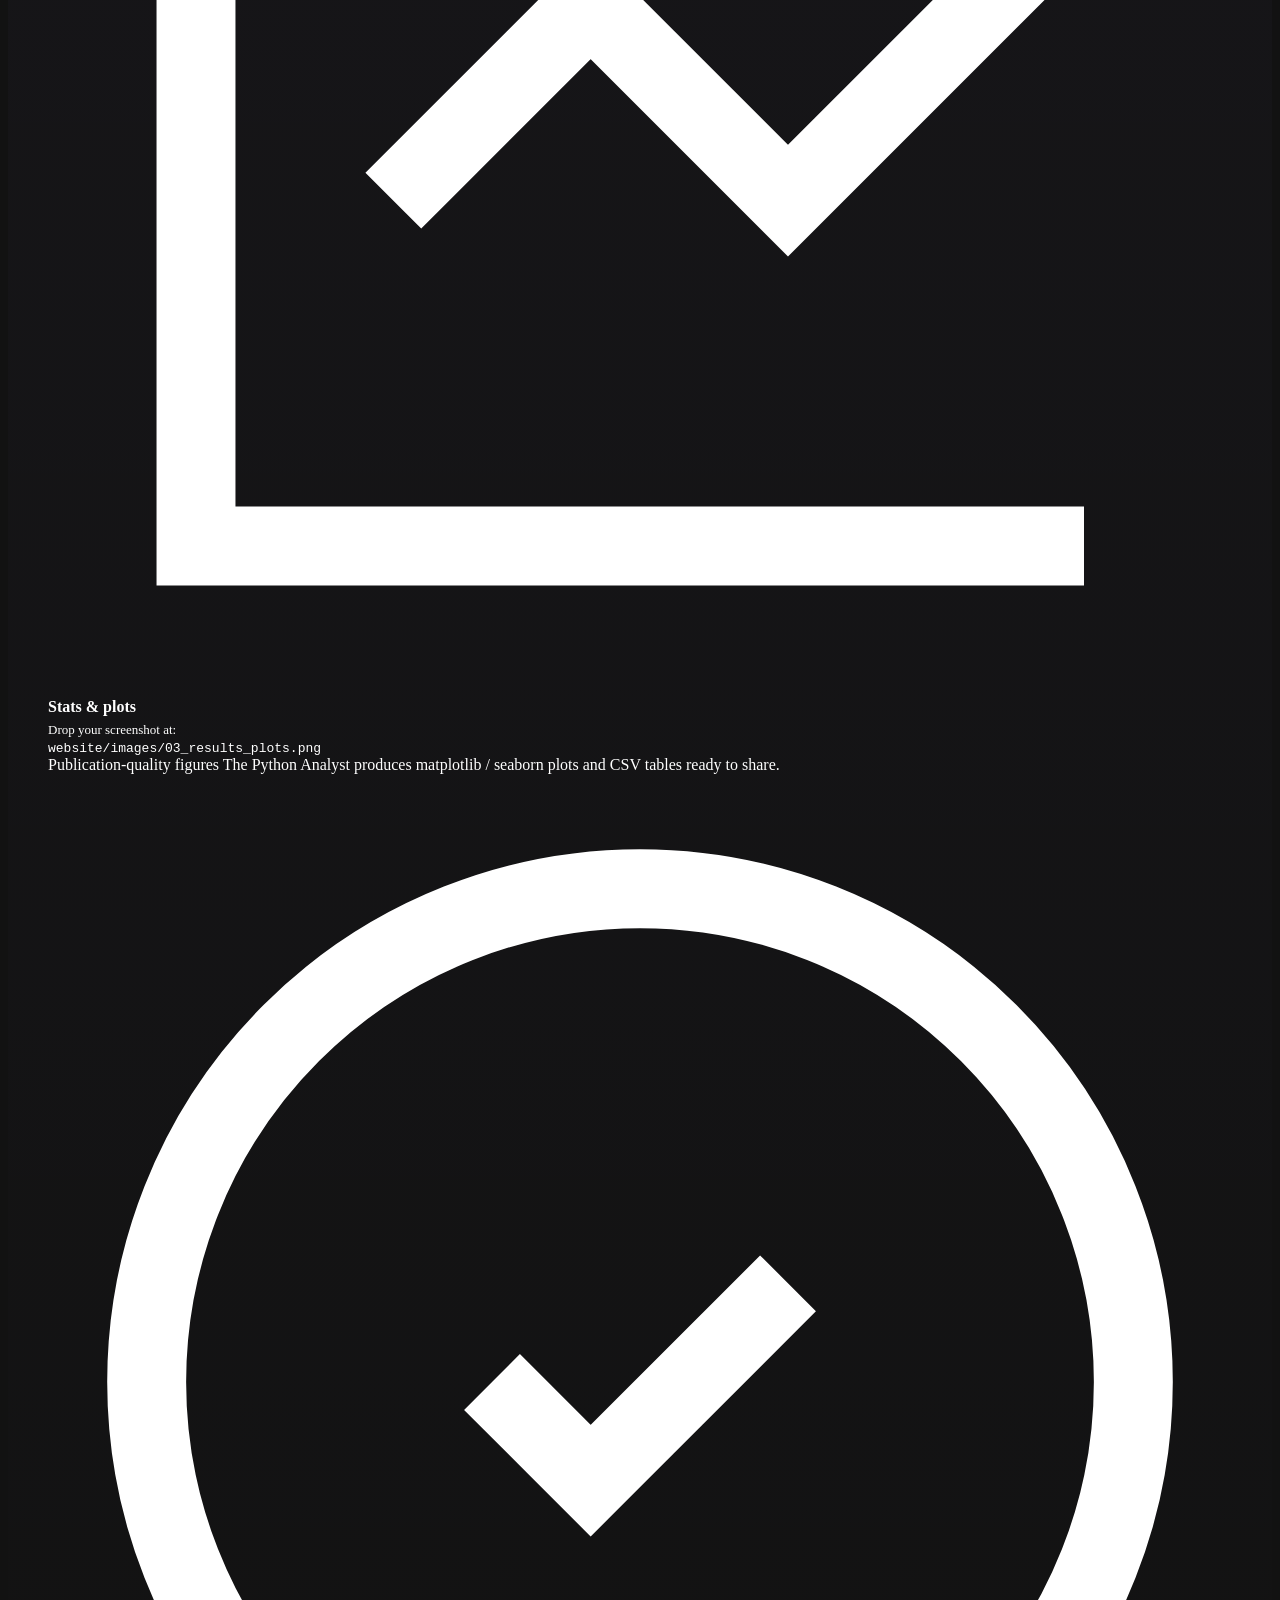
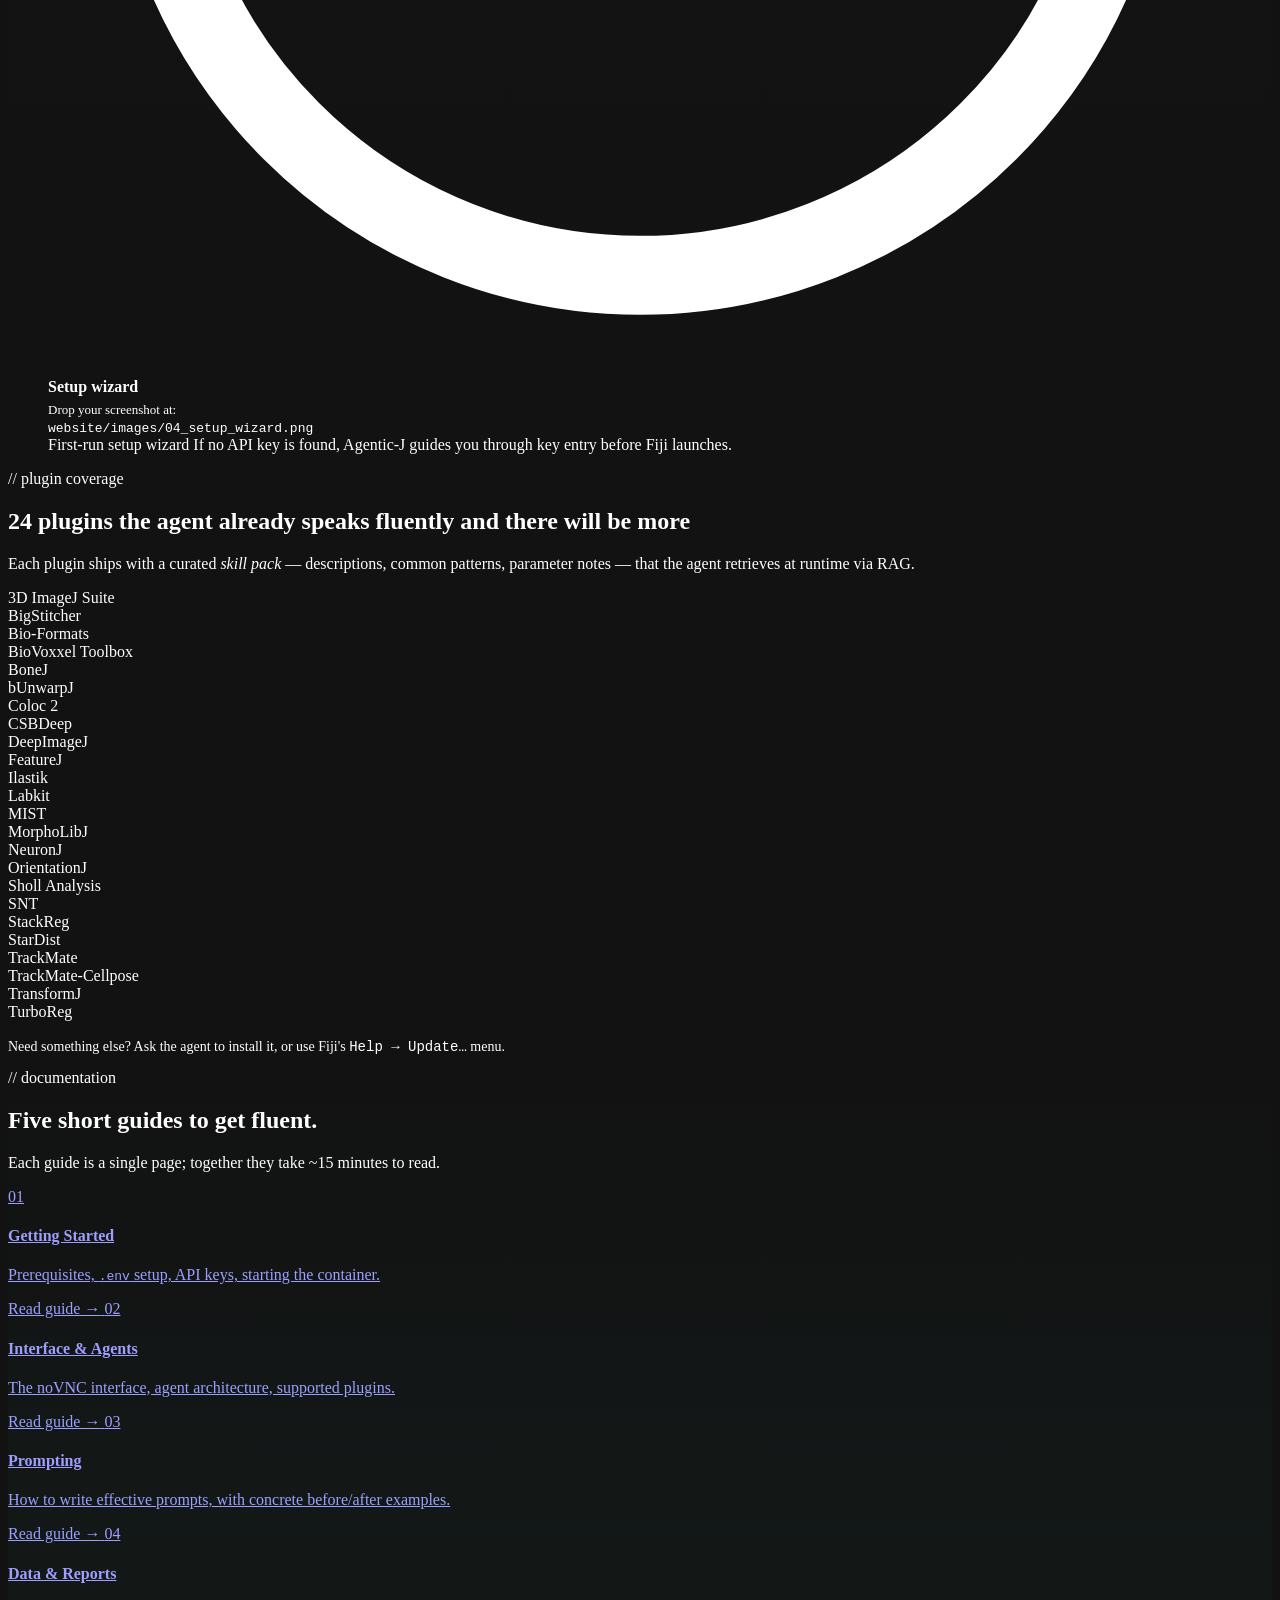
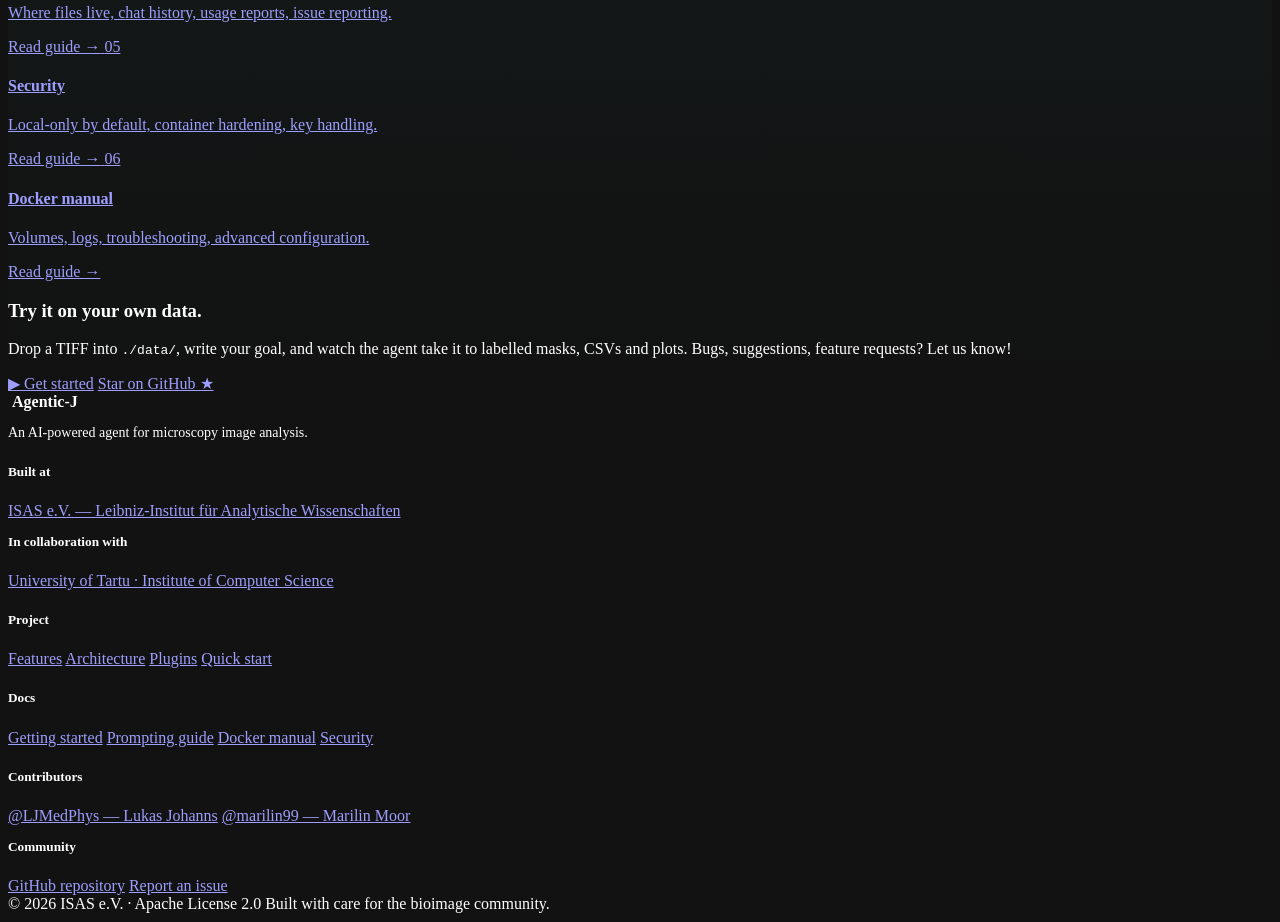
==== commit 809f1d87: "edits" ====
--- a/website/index.html
+++ b/website/index.html
@@ -4,8 +4,8 @@
 <meta charset="utf-8" />
 <meta name="viewport" content="width=device-width,initial-scale=1" />
 <meta name="color-scheme" content="dark" />
-<title>Agentic-J — AI-powered agent for microscopy image analysis</title>
-<meta name="description" content="Agentic-J is an AI-powered agent for microscopy image analysis. It runs ImageJ inside a container together with an LLM-driven chat panel that can plan analyses, write and execute Groovy macros, install plugins, and report results." />
+<title>Agentic-J — AI Agent for Microscopy Image Analysis from Exploration to Publication</title>
+<meta name="description" content="Agentic-J is an AI-powered agent running ImageJ inside a container together with an LLM-driven chat panel that can plan analyses, write and execute Groovy macros, install plugins, report results, and much more." />
 
 <!-- Open Graph -->
 <meta property="og:title" content="Agentic-J — AI-powered agent for microscopy image analysis" />
@@ -52,19 +52,19 @@
 <section class="hero">
   <div class="container">
     <div class="reveal">
-      <span class="eyebrow"><span class="dot"></span> An AI lab partner for Fiji / ImageJ</span>
+      <span class="eyebrow"><span class="dot"></span> An AI lab partner for microscopy image analysis</span>
     </div>
 
     <h1 class="reveal">
       Bioimage analysis,<br/>
       <span class="grad">written, run, and debugged</span><br/>
-      by an AI agent in Fiji.
+      by an AI agent.
     </h1>
 
     <p class="lead reveal">
       Agentic-J runs ImageJ inside a container next to a chat panel that plans your analysis,
       writes and executes Groovy macros, installs plugins on demand, and produces
-      publication-ready figures and reports — all from your browser.
+      publication-ready figures and reports, and much more — all from your browser.
     </p>
 
     <div class="hero-actions reveal">
@@ -144,8 +144,8 @@
       <span class="section-tag">// what it does</span>
       <h2 class="section-title">Everything you need to go from raw images to results.</h2>
       <p class="section-sub">
-        A multi-agent system that thinks like a research assistant: it plans, picks the right
-        plugin, writes the script, runs it inside Fiji, and explains the result.
+        A multi-agent system that thinks like a microscopy image analysis experts: it plans, picks the right
+        plugin, writes the script, runs it, and explains the result.
       </p>
     </div>
 
@@ -170,8 +170,8 @@
         <div class="ico">
           <svg width="22" height="22" viewBox="0 0 24 24" fill="none" stroke="currentColor" stroke-width="1.8" stroke-linecap="round" stroke-linejoin="round"><path d="M21 11.5V19a2 2 0 0 1-2 2H5a2 2 0 0 1-2-2V5a2 2 0 0 1 2-2h7.5"/><path d="m22 4-9 9-3-3"/></svg>
         </div>
-        <h3>24 plugins, pre-installed</h3>
-        <p>StarDist, TrackMate, MorphoLibJ, BigStitcher, BoneJ, Cellpose, Ilastik, SNT and 16 more — with skill packs the agent retrieves at runtime via RAG.</p>
+        <h3>Curated plugins and more</h3>
+        <p>StarDist, TrackMate, MorphoLibJ, BigStitcher, BoneJ, Cellpose, Ilastik, SNT and 16 more (keep growing) — with skill packs the agent retrieves at runtime via RAG.</p>
       </div>
 
       <div class="feature reveal">
@@ -222,7 +222,7 @@
   <div class="container">
     <div class="section-head reveal">
       <span class="section-tag">// architecture</span>
-      <h2 class="section-title">Supervisor + specialists.</h2>
+      <h2 class="section-title">Supervisor + Specialists = An expert team for you</h2>
       <p class="section-sub">
         Agentic-J doesn't pretend one model can do everything. The supervisor plans and
         delegates; specialists are sharp tools you can swap and tune independently.
@@ -270,7 +270,7 @@
       </div>
 
       <div class="arch-text reveal">
-        <h3>A pipeline that mirrors how a human analyst works.</h3>
+        <h3>A pipeline that mirrors how a human analyst works</h3>
         <p>From "segment my cells" to a documented project folder, the supervisor follows a structured pipeline you can interrupt or redirect at any step.</p>
         <ul class="arch-list">
           <li>Persistent <code>state_ledger.json</code> shared between agents — every step is auditable.</li>
@@ -323,6 +323,8 @@
 cp .env.template .env
 <span class="tok-c"># edit .env →</span>
 <span class="tok-v">OPENAI_API_KEY</span>=<span class="tok-s">sk-...</span></pre>
+<span class="tok-v">OPEN_ROUTER_API_KEY</span>=<span class="tok-s">sk-...</span></pre>
+
       </div>
 
       <div class="qs-step reveal">
@@ -353,8 +355,8 @@
   <div class="container">
     <div class="section-head reveal">
       <span class="section-tag">// in action</span>
-      <h2 class="section-title">From a sentence to a script to a result.</h2>
-      <p class="section-sub">A typical session: describe the task in plain English, watch the agent plan, write Groovy, execute it inside Fiji, and explain what it did.</p>
+      <h2 class="section-title">From a sentence to scripts to results</h2>
+      <p class="section-sub">A typical session: describe the task in plain English, watch the agent planning, writing Groovy, executing it, and explaining what it does.</p>
     </div>
 
     <div class="shots">
@@ -419,7 +421,7 @@
   <div class="container">
     <div class="section-head reveal">
       <span class="section-tag">// plugin coverage</span>
-      <h2 class="section-title">24 plugins the agent already speaks fluently.</h2>
+      <h2 class="section-title">24 plugins the agent already speaks fluently and there will be more</h2>
       <p class="section-sub">Each plugin ships with a curated <em>skill pack</em> — descriptions, common patterns, parameter notes — that the agent retrieves at runtime via RAG.</p>
     </div>
     <div class="plugins reveal">
@@ -504,7 +506,7 @@
 
     <div class="cta-band reveal">
       <h3>Try it on your own data.</h3>
-      <p>Drop a TIFF into <code>./data/</code>, write one sentence, and watch the agent take it to a labelled mask, a CSV and a plot.</p>
+      <p>Drop a TIFF into <code>./data/</code>, write your goal, and watch the agent take it to labelled masks, CSVs and plots. Bugs, suggestions, feature requests? Let us know!</p>
       <div class="actions">
         <a class="btn btn-primary" href="#quickstart">▶ Get started</a>
         <a class="btn btn-ghost" href="https://github.com/LJMedPhys/Imagent_J" target="_blank" rel="noopener">Star on GitHub ★</a>
@@ -525,7 +527,7 @@
           <strong>Agentic-J</strong>
         </div>
         <p style="font-size:14px;max-width:360px">
-          An AI-powered agent for ImageJ / Fiji scripting and bioimage analysis.
+          An AI-powered agent for microscopy image analysis.
         </p>
 
         <div class="affiliations">
